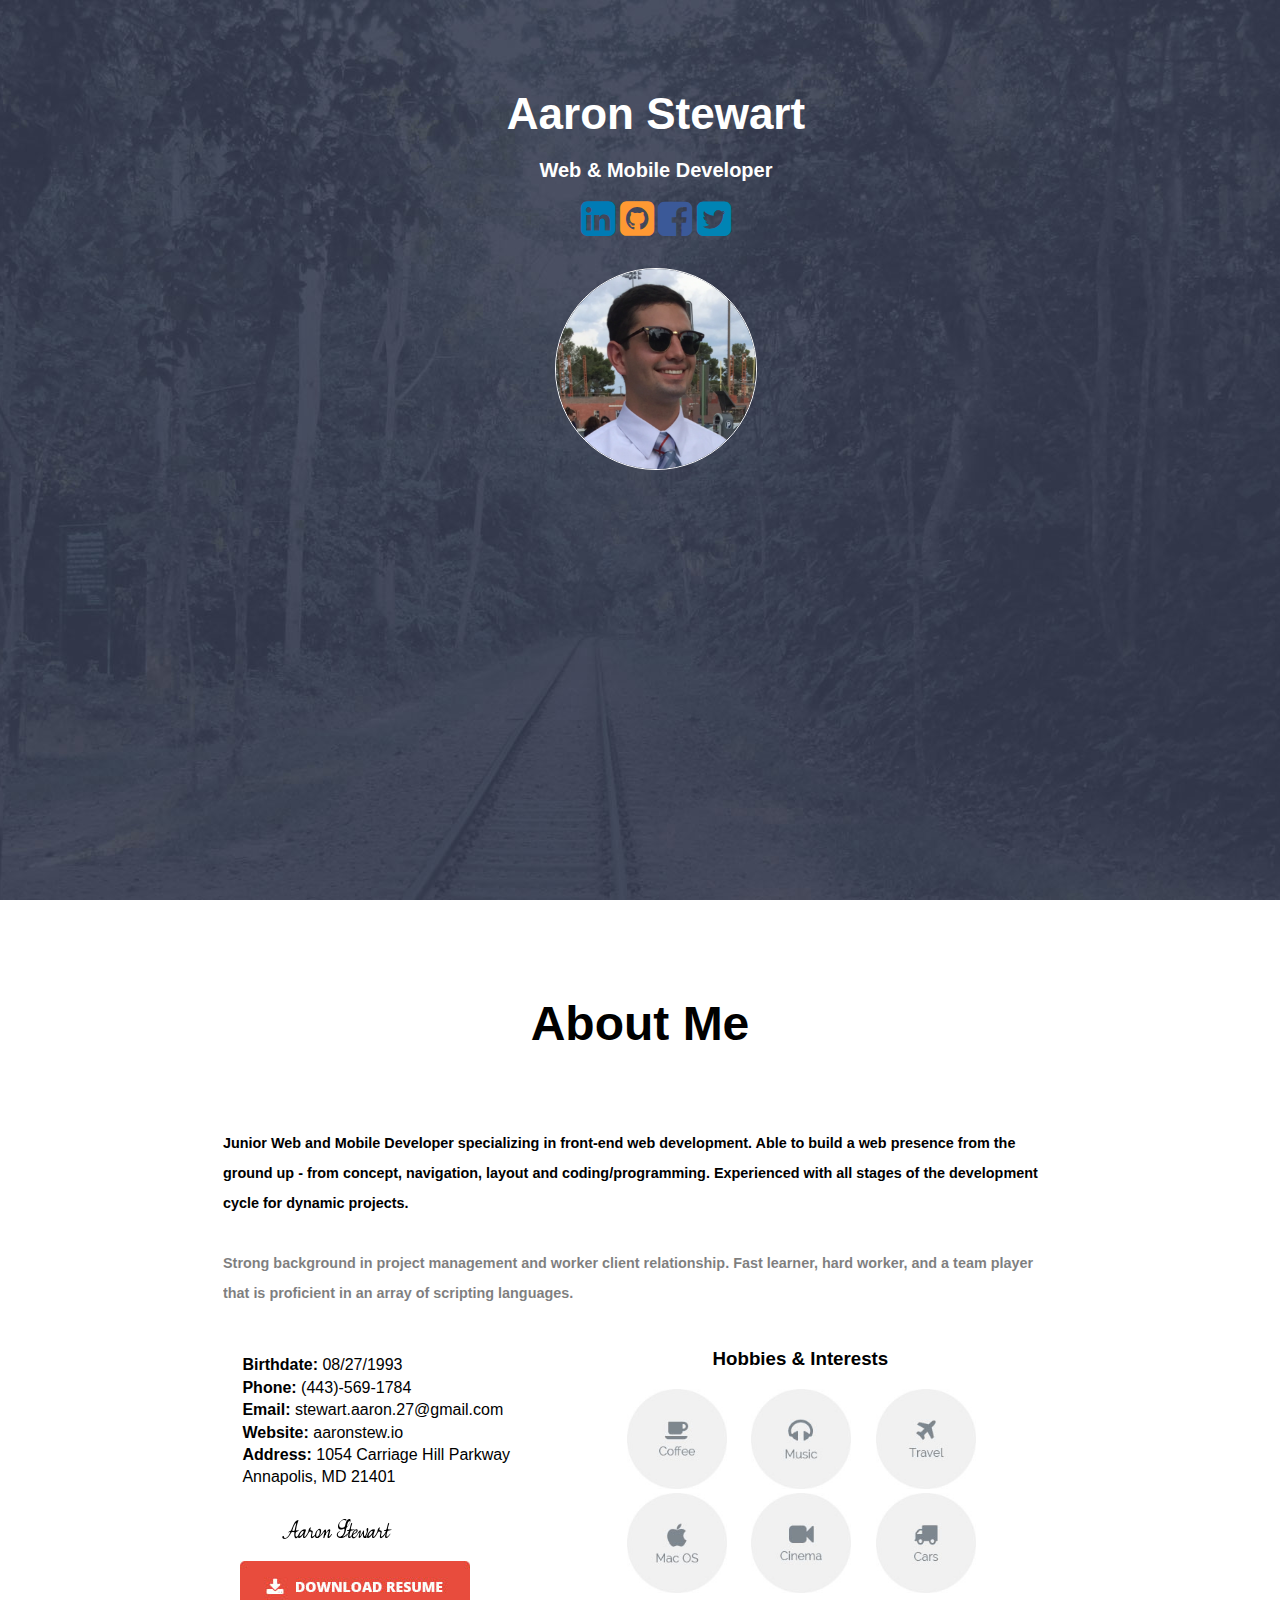
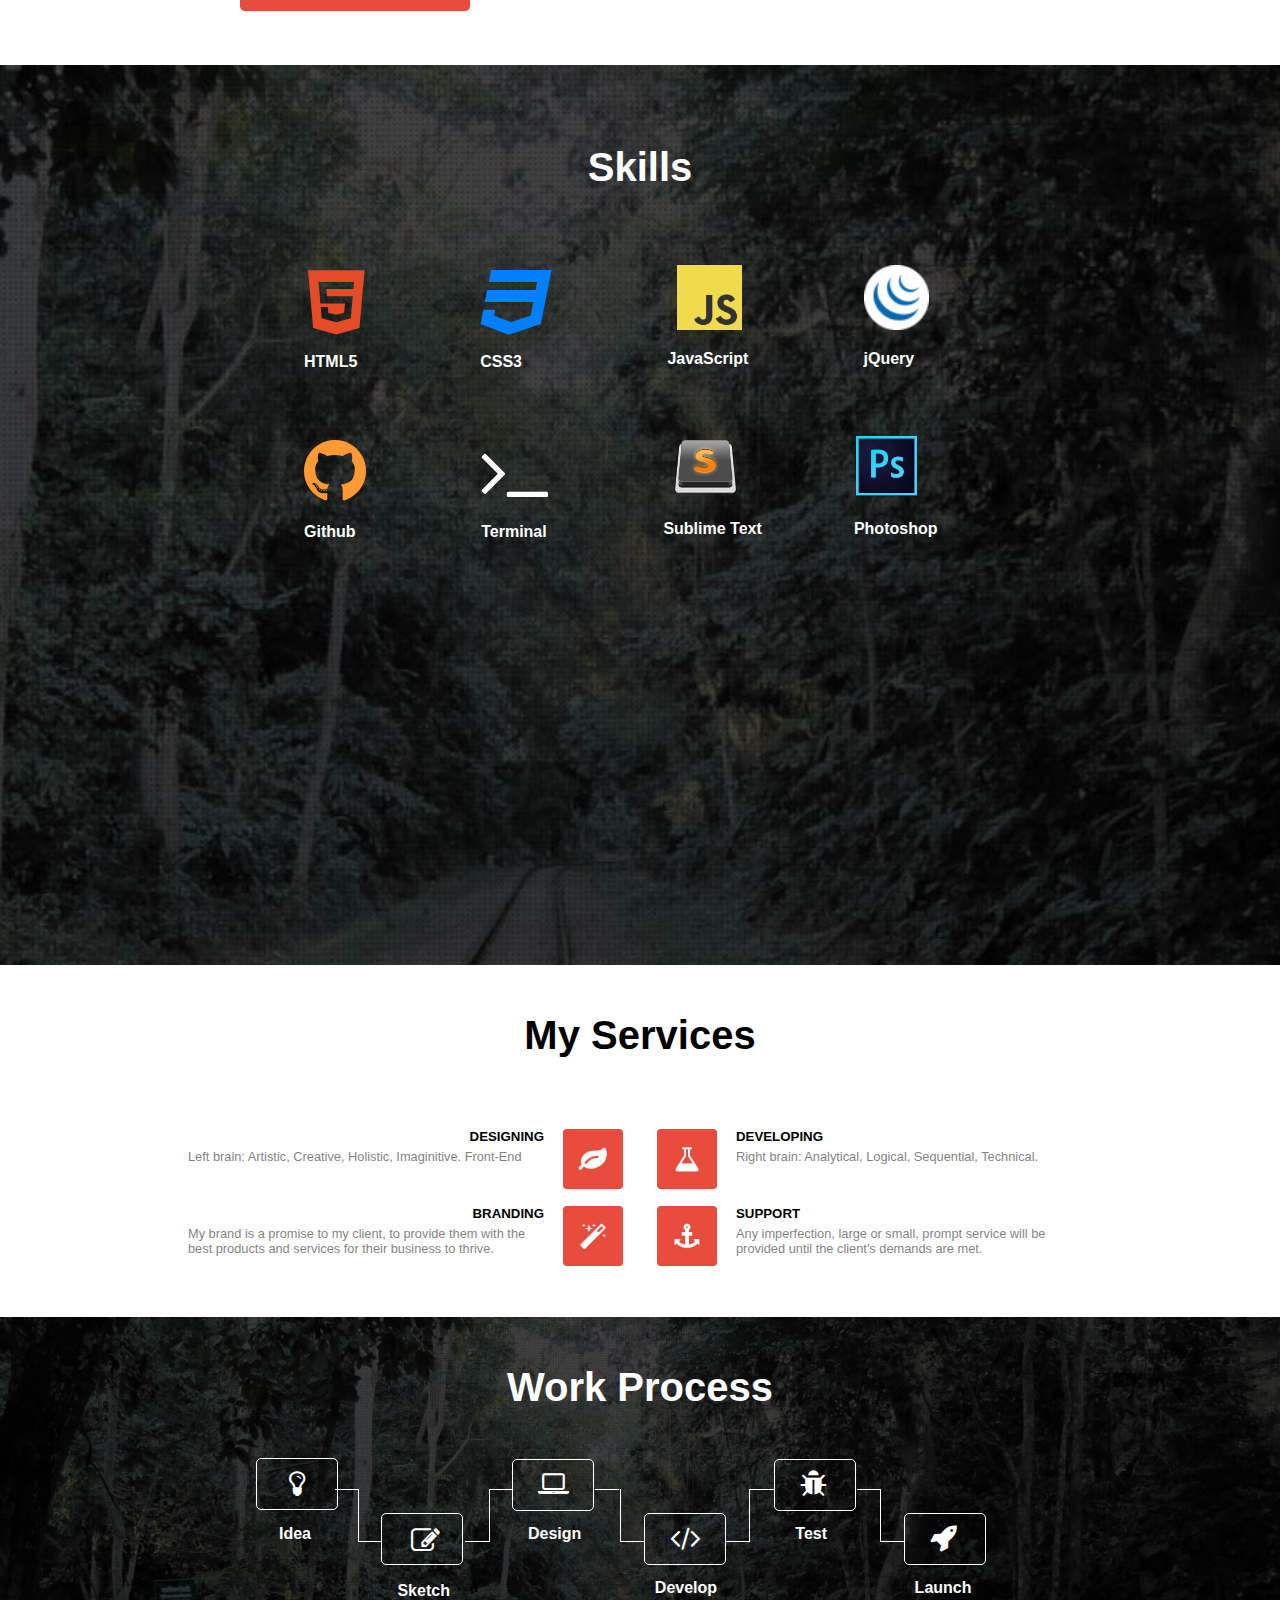
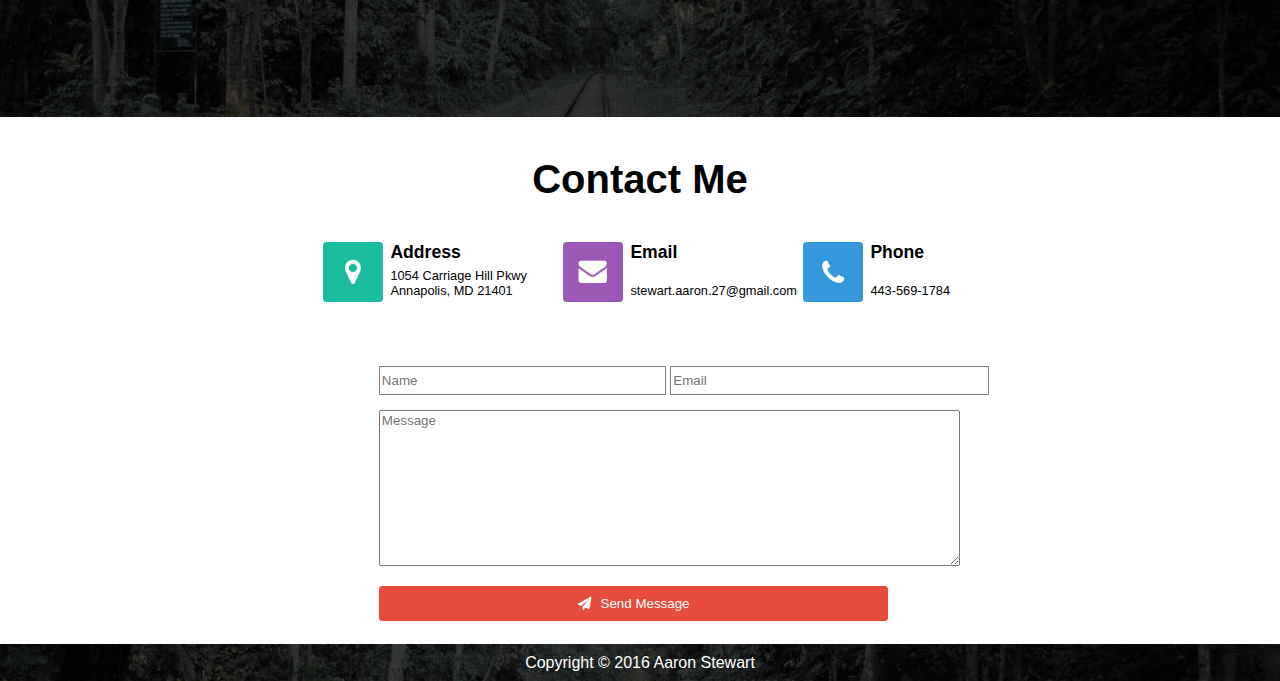
==== index.html @ 2d180624 "Updating" ====
<!DOCTYPE html>
<html lang="en">
<head>
    <meta charset="UTF-8">
    <title>Aaron Stewart | Front-End Web Developer</title>
    <link rel="stylesheet" href="css/normalize.css">
    <link rel="stylesheet" href="css/main.css">
    <link rel="stylesheet" href="https://maxcdn.bootstrapcdn.com/font-awesome/4.4.0/css/font-awesome.min.css">
</head>
<body>
    <!-- Hero Wrapper (This goes 100% the width of the page) -->
    <div class="wrapper hero">
        <!-- Hero Container -->

        <div class="container hero">
            <!-- Hero Headers -->
            <h1>Aaron Stewart</h1>
            <h2>Web &amp; Mobile Developer</h2>

            <!-- Hero Social Media Icons -->
            <div class="hero-icons">

                <!-- LinkedIn Profile -->
                <a href="https://www.linkedin.com/in/aaron-stewart-2b7011124"><i class="fa fa-linkedin-square" aria-hidden="true"></i></a>

                <!-- Github Profile -->
                <a href="https://github.com/aaronstewart27"><i class="fa fa-github-square" aria-hidden="true"></i></a>

                <!-- Facebook Account -->
                <a href="https://www.facebook.com/aaron.stewart.3726"><i class="fa fa-facebook-square" aria-hidden="true"></i></a>

                <!-- Twitter Account -->
                <a href="https://twitter.com/aaron_stewart27"><i class="fa fa-twitter-square" aria-hidden="true"></i></a>
                
            </div>
            <div id="me-hero-container">
                <!-- About Me Placeholder Image -->
                <img src="img/me-hero_v2.png" alt="" id="me-hero">
            </div>
        </div>

    </div>

    <!-- About Wrapper (This goes 100% the width of the page) -->
    <div class="wrapper about">

        <!-- About Container -->
        <div class="container about">

            <!-- Main Heading -->
            <div class="heading-container">
                <h1>About Me</h1>
                <div class="heading-bar"></div>
            </div>

            <!-- Inner Container -->
            <div class="about-inner-container">
                <div class="top-text">
                    <p>Junior Web and Mobile Developer specializing in front-end web development. Able to build a web presence from the ground up - from concept, navigation, layout and coding/programming. Experienced with all stages of the development cycle for dynamic projects.</p>
                    <p>Strong background in project management and worker client relationship. Fast learner, hard worker, and a team player that is proficient in an array of scripting languages.</p>
                </div>
                <div class="bottom-container">
                    <div class="myinfo-container">
                        <ul id="myinfo-data">
                            <li><strong>Birthdate: </strong><span>08/27/1993</span></li>
                            <li><strong>Phone: </strong><span>(443)-569-1784</span></li>
                            <li><strong>Email: </strong><span>stewart.aaron.27@gmail.com</span></li>
                            <li><strong>Website: </strong><span>aaronstew.io</span></li>
                            <li><strong>Address: </strong><span>1054 Carriage Hill Parkway<br>Annapolis, MD 21401</span></li>
                        </ul>

                        <div id="about-me-signature">
                            <img src="img/my-signature.png" alt="Image of my signature"><br><br>
                        </div>

                        <a href="/resume/Resume_2016" id="about-me-resume-button" download>
                            <!-- Insert + Format Resume Button in CSS -->
                        </a>
                        
                    </div>

                    <div class="hobbies-interests-container">

                        <h3>Hobbies &amp; Interests</h3>

                        <ul>
                            <li><img src="img/hobbies-interests-coffee.jpg" alt=""></li>
                            <li><img src="img/hobbies-interests-music.jpg" alt=""></li>
                            <li><img src="img/hobbies-interests-travel.jpg" alt=""></li><br>
                            <li><img src="img/hobbies-interests-MacOS.jpg" alt=""></li>
                            <li><img src="img/hobbies-interests-cinema.jpg" alt=""></li>
                            <li><img src="img/hobbies-interests-cars.jpg" alt=""></li>
                        </ul>
                    </div>
                </div>
            </div>
        </div>
    </div>


    <!-- Milestones Achieved  -->

    <!-- <div class="wrapper milestones">
        <div class="milestones container">
            <div class="heading-milestones">

                <h3>Milestones Achieved</h3>

                <div class="inner-container-milestones">
                    <div id="milestones-images">
                        <ul>
                            <li><img src="img/milestones-achieved-coffee.jpg" alt=""></li>
                            <li><img src="img/milestones-achieved-projects.jpg" alt=""></li>
                            <li><img src="img/milestones-achieved-clients.jpg" alt=""></li>
                            <li><img src="img/milestones-achieved-awards.jpg" alt=""></li>
                        </ul>
                    </div>
                    <div id="milestones-images-info">
                        <p>2412<br>Cups of Coffee</p>
                        <p>550<br>Successful Projects</p>
                        <p>212<br>Happy Clients</p>
                        <p>99<br>Awards Won</p>
                    </div>
                </div>
            </div>
        </div>
    </div> -->


    <!-- Skills  -->
    <div class="wrapper skills" id="skills">
        <div class="skills container">
            <div class="heading-skills">

                <h1>Skills</h1>

                <div class="inner-container-skills">
                    <div id="skills-row1">
                        <div id="html-icon">
                            <i class="fa fa-html5" aria-hidden="true"></i>
                            <p>HTML5</p>
                        </div>
                        <div id="css-icon">
                            <i class="fa fa-css3" aria-hidden="true"></i>
                            <p>CSS3</p>
                        </div>
                        <div id="javascript-icon">
                            <img src="img/javascript-logo.png" alt="">
                            <p>JavaScript</p>
                        </div>
                        <div id="jquery-icon">
                            <img src="img/jquery-logo.png" alt="">
                            <p>jQuery</p>
                        </div>
                    </div>
                    <div id="skills-row2">
                        <div id="github-icon">
                            <i class="fa fa-github" aria-hidden="true"></i>
                            <p>Github</p>
                        </div>
                        <div id="terminal-icon">
                            <i class="fa fa-terminal" aria-hidden="true"></i>
                            <p>Terminal</p>
                        </div>
                        <div id="sublime-text-icon">
                            <img src="img/sublime-text-logo.png" alt="">
                            <p>Sublime Text</p>
                        </div>
                        <div id="photoshop-icon">
                            <img src="img/photoshop-logo.png" alt="">
                            <p>Photoshop</p>
                        </div>
                    </div>
                </div>
            </div>
        </div>
    </div>


    <!-- My Services -->

    <div class="wrapper services">
        <div class="services container">
            <div class="heading-services">
                
                <h3>My Services</h3>
                
                <div class="inner-container-services">
                    <div class="inner-services-left">
                        <div class="services-first-row">
                            <img src="img/my-services-designing.jpg" alt="">
                            <h5>DESIGNING</h5>
                            <p>Left brain: Artistic, Creative, Holistic, Imaginitive. Front-End</p>
                        </div>
                        <div class="services-second-row">
                            <img src="img/my-services-branding.jpg" alt="">
                            <h5>BRANDING</h5>
                            <p>My brand is a promise to my client, to provide them with the best products and services for their business to thrive.</p>
                        </div>
                        <!-- <div class="services-third-row">
                            <img src="img/my-services-analytics.jpg" alt="">
                            <h5>ANALYTICS</h5>
                            <p>Lorem ipsum dolor sit amet, consectetur adipisicing elit. Neque atque incidunt nemo omnis, accusamus, perspiciatis commodi molestiae ullam saepe impedit!</p>
                        </div> -->
                    </div>

                    <div class="inner-services-right">
                        <div class="services-first-row">
                            <img src="img/my-services-developing.jpg" alt="">
                            <h5>DEVELOPING</h5>
                            <p>Right brain: Analytical, Logical, Sequential, Technical.</p>
                        </div>
                        <div class="services-second-row">
                            <img src="img/my-services-support.jpg" alt="">
                            <h5>SUPPORT</h5>
                            <p>Any imperfection, large or small, prompt service will be provided until the client's demands are met.</p>
                        </div>
                        <!-- <div class="services-third-row">
                            <img src="img/my-services-marketing.jpg" alt="">
                            <h5>MARKETING</h5>
                            <p>Lorem ipsum dolor sit amet, consectetur adipisicing elit. Neque atque incidunt nemo omnis, accusamus, perspiciatis commodi molestiae ullam saepe impedit!</p>
                        </div> -->
                    </div>
                </div>

            </div>
        </div>
    </div>


    <div class="wrapper process">
        <div class="process container">
            <div class="heading-process">

                <h3>Work Process</h3>

                <div class="inner-container-process">
                    <!-- Idea -->
                    <div id="process-idea">
                        <i class="fa fa-lightbulb-o" aria-hidden="true"></i>
                        <h5>Idea</h5>
                    </div>
                    <div class="horizontal-line" id="horizontal-idea-top">
                        
                    </div>
                    <div class="vertical-line" id="vertical-idea">
                        
                    </div>
                    <div class="horizontal-line" id="horizontal-idea-bot">
                        
                    </div>
                    <!-- Sketch -->
                    <div id="process-sketch">
                        <i class="fa fa-pencil-square-o" aria-hidden="true"></i>
                        <h5>Sketch</h5>
                    </div>
                    <!-- Design -->
                    <div class="horizontal-line" id="horizontal-design-bot">
                        
                    </div>
                    <div class="vertical-line" id="vertical-design">
                        
                    </div>
                    <div class="horizontal-line" id="horizontal-design-top">
                        
                    </div>
                    <div id="process-design">
                        <i class="fa fa-laptop" aria-hidden="true"></i>
                        <h5>Design</h5>
                    </div>
                    <!-- Develop -->
                    <div class="horizontal-line" id="horizontal-develop-top">
                        
                    </div>
                    <div class="vertical-line" id="vertical-develop">
                        
                    </div>
                    <div class="horizontal-line" id="horizontal-develop-bot">
                        
                    </div>
                    <div id="process-develop">
                        <i class="fa fa-code" aria-hidden="true"></i>
                        <h5>Develop</h5>
                    </div>
                    <!-- Test Process -->
                    <div class="horizontal-line" id="horizontal-test-top">
                        
                    </div>
                    <div class="vertical-line" id="vertical-test">
                        
                    </div>
                    <div class="horizontal-line" id="horizontal-test-bot">
                        
                    </div>
                    <div id="process-test">
                        <i class="fa fa-bug" aria-hidden="true"></i>
                        <h5>Test</h5>
                    </div>
                    <!-- Launch Process -->
                    <div class="horizontal-line" id="horizontal-launch-top">
                        
                    </div>
                    <div class="vertical-line" id="vertical-launch">
                        
                    </div>
                    <div class="horizontal-line" id="horizontal-launch-bot">
                        
                    </div>
                    <div id="process-launch">
                        <i class="fa fa-rocket" aria-hidden="true"></i>
                        <h5>Launch</h5>
                    </div>
                </div>
            </div>
        </div>
    </div>

    <!-- Contact Me -->
    <div class="wrapper contact">
        <div class="contact container">
            <div class="heading-contact">

                <h3>Contact Me</h3>

                <div class="inner-container-contact">
                    <div id="address">
                        <img src="img/contact-me-address-icon.jpg" alt="">
                        <p>Address</p>
                        <p>1054 Carriage Hill Pkwy<br>Annapolis, MD 21401</p>
                    </div>
                    <div id="email">
                        <img src="img/contact-me-email-icon.jpg" alt="">
                        <p>Email</p>
                        <p>stewart.aaron.27@gmail.com</p>
                    </div>
                    <div id="phone">
                        <img src="img/contact-me-phone-icon.jpg" alt="">
                        <p>Phone</p>
                        <p>443-569-1784</p>
                    </div>
                </div>
            </div>
        </div>
    </div>

    <!-- Contact Me Form -->
    <div class="wrapper form">
        <div class="form container">
            <div class="heading-form">
                <div class="inner-container-form">
                    <div class="inner-container-form">
                        <form action="MAILTO:stewart.aaron.27@gmail.com" method="post" id="form-info" enctype="text/plain">
                            <input type="text" name="fullname" placeholder="Name" size="33">
                            <input type="text" name="email" placeholder="Email" size="37"><br>
                            <textarea name="message" id="form-message" cols="70" rows="10" placeholder="Message"></textarea><br>
                            <button type="submit">
                                <i class="fa fa-paper-plane" aria-hidden="true"></i>Send Message
                            </button>
                        </form>
                    </div>
                </div>
            </div>
        </div>
    </div>


    <!-- Footer -->

    <div class="wrapper footer">
        <div class="footer container">
            <div class="heading-footer">
                <div class="inner-container-footer">
                    <div id="copyright">Copyright &copy; 2016 Aaron Stewart</div>
                </div>
            </div>
        </div>
    </div>




    <script src="js/main.js"></script>
</body>
</html>
---- css/main.css ----
.wrapper{
    display: block;
    width: 100%;
    position: relative;
}

.container{
    display: block;
    width: 960px;
    margin: 0px auto;
}
.hero.wrapper{
    height: 100vh;
    background-image: url("../img/hero-bg.jpg");
    background-repeat: no-repeat;
    background-size: cover;
    background-position: center;
}

.hero.container{
    display: block;
    width: 960px;
    margin: 0px auto;
    padding: 60px 16px;
    position: absolute;
    text-align: center;
    top: 0px;
    left: 50%;
    margin-left: -480px;
}

.hero h1{
    font-weight: 800;
    color: white;
    font-family: 'Raleway', sans-serif;
    font-size: 2.75em;
    margin-bottom: 20px;
}

.hero h2{
    font-weight: 600;
    color: white;
    font-family: 'Raleway', sans-serif;
    font-size: 1.25em;
}

.circle{
    border-radius: 50%;
    border: 2px solid #7E878F;
    width: 25px;
    height: 25px;
    text-align: center;
}

.circle:nth-child(n){
    display: inline-block;
}

.circle i{
    margin-top: 5px;
}

.fa-twitter-square{
    color: #0084b4;
}

.fa.fa-twitter-square{
    font-size: 2.5em;
}

.fa-facebook-square{
    color: #3B5998;
}

.fa.fa-facebook-square{
    font-size: 2.5em;
}

.fa-instagram{
    color: #e95950;
}

.fa.fa-instagram{
    font-size: 2.5em;
}

.fa-linkedin-square{
    color: #007bb5;
}

.fa.fa-linkedin-square{
    font-size: 2.5em;
}

.fa-github-square{
    color: #ff9933;
}

.fa.fa-github-square{
    font-size: 2.5em;
}


/* About Me Formatting */

#me-hero-container{
    display: block;
    height: 200px;
    width: 200px;
    border-radius: 50%;
    border: 1px solid #fff;
    margin: 3% auto 0 auto;
    overflow: hidden;
}

#me-hero{
    display: block;
    width: 100%;
    height: auto;
}

.heading-container h1{
    font-weight: 800;
    font-family: 'Raleway', sans-serif;
    font-size: 3em;
    margin-top: 10%;
    margin-bottom: 5%;
    text-align: center;
}

.top-text{
    width: 85%;
    margin-left: 5%;
}

.about-inner-container{
    display: block;
    width: 960px;
    margin: 0px auto;
    padding: 15px 15px;
    position: absolute;
}

.top-text p:nth-child(1){
    font-weight: 600;
    font-family: 'Raleway', sans-serif;
    font-size: 0.9em;
    line-height: 30px;
    margin-bottom: 30px;
}

.top-text p:nth-child(2){
    font-weight: 600;
    font-family: 'Raleway', sans-serif;
    font-size: 0.9em;
    opacity: 0.5;
    line-height: 30px;
    margin-bottom: 30px;
}

/* Insert font-family for about me info (left side) */

.myinfo-container{
    width: 45%;
    float: left;
}

#myinfo-data li:nth-of-type(n){
    margin-left: 7%;
    line-height: 140%;
}

#about-me-signature{
    margin-top: 30px;
    margin-left: 50px;
}

#about-me-signature img{
    margin-left: 15%;
}

#about-me-resume-button{
    background-image: url("../img/download-resume-button.jpg");
    width: 230px;
    height: 50px;
    display: block;
    background-repeat: no-repeat;
    margin-left: 15%;
}

/* About Me Hobbies & Interest */

.hobbies-interests-container h3{
    padding-top: 10px;
    position: relative;
    top: 0;
    left: 11%;

}

.hobbies-interests-container ul > li{
    list-style-type: none;
    display: inline-block;
}

.hobbies-interests-container img{
    width: 100px;
    height: 100px;
    margin-left: 20px;

}

.myinfo-container li:nth-of-type(n){
    list-style-type: none;
}


/* Skills */

.skills.wrapper{
    height: 100vh;
    background-image: url("../img/milestones-achieved-bg.jpg");
    background-repeat: no-repeat;
    background-size: cover;
    background-position: center;
    margin-top: 48%;
}

.heading-skills h1{
    color: #fff;
    font-size: 2.5em;
    text-align: center;
    padding-top: 80px;
}

#skills-row1{
    display: inline-flex;
    width: 80%;
    margin-left: 15%;
    margin-top: 5%;
}

.fa-html5{
    color: #E34C26;
}

.fa.fa-html5{
    font-size: 4.5em;
    padding-left: 4px;
}

.fa-css3{
    color: #0080ff;
}

.fa.fa-css3{
    font-size: 4.5em;
}

#javascript-icon img{
    width: 65px;
    height: 65px;
    padding-left: 10px;
}

#jquery-icon img{
    width: 65px;
    height: 65px;
}

#html-icon{
    padding-right: 15%;
}

#css-icon{
    padding-right: 15%;
}

#javascript-icon{
    padding-right: 15%;
}

#html-icon p{
    color: #fff;
    font-weight: bold;
}

#css-icon p{
    color: #fff;
    font-weight: bold;
}

#javascript-icon p{
    color: #fff;
    font-weight: bold;
}

#jquery-icon p{
    color: #fff;
    font-weight: bold;
}

#skills-row2{
    margin-top: 5%;
    display: inline-flex;
    width: 80%;
    margin-left: 15%;
}

.fa-github{
    color: #ff9933;
}

.fa.fa-github{
    font-size: 4.5em;
}

.fa-terminal{
    color: #fff;
}

.fa.fa-terminal{
    font-size: 4.5em;
}

#sublime-text-icon img{
    width: 65px;
    height: 65px;
}

#photoshop-icon img{
    width: 65px;
    height: 65px;
}

#github-icon{
    padding-right: 15%;
}

#terminal-icon{
    padding-right: 15%;
}

#sublime-text-icon{
    padding-right: 12%;
}

#sublime-text-icon img{
    padding-left: 10px;
}

#photoshop-icon img{
    /*padding-left: 10px;*/
}

#github-icon p{
    color: #fff;
    font-weight: bold;
}

#terminal-icon p{
    color: #fff;
    font-weight: bold;
}

#sublime-text-icon p{
    color: #fff;
    font-weight: bold;
}

#photoshop-icon p{
    color: #fff;
    font-weight: bold;
}

/* Milestones Achieved */

.milestones.wrapper{
    height: 100vh;
    background-image: url("../img/milestones-achieved-bg.jpg");
    background-repeat: no-repeat;
    background-size: cover;
    background-position: center;
    margin-top: 48%;
}

.heading-milestones h3{
    color: #fff;
    font-size: 2.5em;
    text-align: center;
    padding-top: 100px;
}

.inner-container-milestones ul > li{
    list-style-type: none;
    color: #fff;
}

.inner-container-milestones img{
    width: 100px;
    height: 100px;
    border: 1px solid #fff;
    border-radius: 50px;
}

.inner-container-milestones ul{
    display: inline-flex;
    margin-left: 17%;
}

.inner-container-milestones img:nth-of-type(n){
    margin-right: 40px;
}

#milestones-images-info{
    margin-left: 21%;
}

#milestones-images-info p{
    color: #fff;
    text-align: center;
    display: inline-block;
}

#milestones-images-info p:nth-of-type(2){
    padding-left: 2%;
}

#milestones-images-info p:nth-of-type(3){
    padding-left: 2%;
}

#milestones-images-info p:nth-of-type(4){
    padding-left: 6%;
}


/* My Services */

.inner-services-left{
    width: 40%;
    display: inline-block;
}

.inner-services-left img{
    width: 60px;
    height: 60px;
    position: absolute;
    left: 44%;
}

.heading-services h3{
    font-size: 2.5em;
    text-align: center;
    margin-top: 5%;
    margin-bottom: 5%;

}

.inner-services-left h5{
    text-align: right;
    margin-bottom: 5px;
}

.inner-services-left p{
    margin-top: 0;
    font-size: 0.8em;
    padding-left: 28px;
    opacity: 0.5;
}

.inner-services-right{
    width: 40%;
    float: right;
}

.inner-services-right img{
    width: 60px;
    height: 60px;
    position: absolute;
    right: 44%;
}

.inner-services-right h5{
    text-align: left;
    margin-bottom: 5px;
}

.inner-services-right p{
    margin-top: 0;
    font-size: 0.8em;
    padding-right: 28px;
    opacity: 0.5;
}

.services-first-row{
    padding-bottom: 2%;
}

.services-second-row{
    padding-bottom: 2%;
}


/* Work Process */

.process.wrapper{
    height: 400px;
    background-image: url("../img/milestones-achieved-bg.jpg");
    background-repeat: no-repeat;
    background-size: cover;
    background-position: center;
}

.heading-process h3{
    font-size: 2.5em;
    text-align: center;
    margin-bottom: 5%;
    color: #fff;
    padding-top: 5%;
}

.inner-container-process{
    width: 100%;
}

/* Idea Process */

#process-idea{
    width: 8%;
    border: 1px solid #fff;
    border-radius: 5px;
    height: 50px;
    width: 80px;
    margin-left: 10%;
}

.fa-lightbulb-o{
    color: #fff;
    
}

.fa.fa-lightbulb-o{
    font-size: 1.8em;
    padding-top: 11px;
    padding-left: 32px;
}

#process-idea h5{
    color: #fff;
    padding-left: 22px;
    font-size: 1em;
}

#vertical-idea{
    border-left: 1px solid #fff;
    height: 52px;
    position: absolute;
    top: 43%;
    left: 28%;
}

#horizontal-idea-top{
    border-top: 1px solid #fff;
    width: 24px;
    position: absolute;
    top: 43%;
    left: 26.2%;
}

#horizontal-idea-bot{
    border-bottom: 1px solid #fff;
    width: 24px;
    position: absolute;
    top: 56%;
    left: 28%;
}

/* Sketch Process */

.fa-pencil-square-o{
    color: #fff;
}

.fa.fa-pencil-square-o{
    font-size: 1.8em;
    padding-top: 13px;
    padding-left: 29px;
}

#process-sketch{
    width: 8%;
    border: 1px solid #fff;
    border-radius: 5px;
    height: 50px;
    width: 80px;
    position: absolute;
    top: 49%;
    left: 29.8%;
}

#process-sketch h5{
    color: #fff;
    font-size: 1em;
    padding-left: 15px;
}

/* Design Process */

#horizontal-design-bot{
    border-bottom: 1px solid #fff;
    width: 24px;
    position: absolute;
    top: 56%;
    left: 36.3%;
}

#vertical-design{
    border-left: 1px solid #fff;
    height: 52px;
    position: absolute;
    top: 43.3%;
    left: 38.2%;
}

#horizontal-design-top{
    border-bottom: 1px solid #fff;
    width: 24px;
    position: absolute;
    top: 43%;
    left: 38.2%;
}

.fa-laptop{
    color: #fff;
}

.fa.fa-laptop{
    font-size: 1.8em;
    padding-top: 10px;
    padding-left: 25px;
}

#process-design{
    border: 1px solid #fff;
    border-radius: 5px;
    height: 50px;
    width: 80px;
    position: absolute;
    top: 35.5%;
    left: 40%;
}

#process-design h5{
    color: #fff;
    font-size: 1em;
    padding-left: 15px;
}

/* Develop */
.fa-code{
    color: #fff;
}

.fa.fa-code{
    font-size: 1.8em;
    padding-top: 10px;
    padding-left: 25px;
}

#process-develop{
    border: 1px solid #fff;
    border-radius: 5px;
    height: 50px;
    width: 80px;
    position: absolute;
    top: 49%;
    left: 50.3%;
}

#horizontal-develop-top{
    border-bottom: 1px solid #fff;
    width: 24px;
    position: absolute;
    top: 43%;
    left: 46.5%;
}

#vertical-develop{
    border-left: 1px solid #fff;
    height: 52px;
    position: absolute;
    top: 43%;
    left: 48.4%;
}

#horizontal-develop-bot{
    border-bottom: 1px solid #fff;
    width: 24px;
    position: absolute;
    top: 56%;
    left: 48.4%;
}

#process-develop h5{
    color: #fff;
    font-size: 1em;
    padding-left: 10px;
}

/* Test */

#horizontal-test-bot{
    border-bottom: 1px solid #fff;
    width: 24px;
    position: absolute;
    top: 56%;
    right: 41.4%;
}

#vertical-test{
    border-left: 1px solid #fff;
    height: 52px;
    position: absolute;
    top: 43%;
    right: 41.4%;
}

#horizontal-test-top{
    border-bottom: 1px solid #fff;
    width: 24px;
    position: absolute;
    top: 43%;
    right: 39.5%;
}

.fa-bug{
    color: #fff;
}

.fa.fa-bug{
    font-size: 1.8em;
    padding-top: 10px;
    padding-left: 25px;
}

#process-test{
    border: 1px solid #fff;
    border-radius: 5px;
    height: 50px;
    width: 80px;
    position: absolute;
    top: 35.5%;
    right: 33.1%;
}

#process-test h5{
    color: #fff;
    font-size: 1em;
    padding-left: 20px;
}

/* Launch */

#horizontal-launch-top{
    border-bottom: 1px solid #fff;
    width: 24px;
    position: absolute;
    top: 43%;
    right: 31.2%;
}

#vertical-launch{
    border-left: 1px solid #fff;
    height: 52px;
    position: absolute;
    top: 43%;
    right: 31.2%
}

#horizontal-launch-bot{
    border-bottom: 1px solid #fff;
    width: 24px;
    position: absolute;
    top: 56%;
    right: 29.4%;
}

.fa-rocket{
    color: #fff;
}

.fa.fa-rocket{
    font-size: 1.8em;
    padding-top: 10px;
    padding-left: 25px;
}

#process-launch{
    border: 1px solid #fff;
    border-radius: 5px;
    height: 50px;
    width: 80px;
    position: absolute;
    top: 49%;
    right: 23%;
}

#process-launch h5{
    color: #fff;
    font-size: 1em;
    padding-left: 10px;
}


/* Contact Me */

.contact.wrapper{
    margin-bottom: 5%;
}

.heading-contact h3{
    font-size: 2.5em;
    text-align: center;
}

.inner-container-contact{
    width: 100%;
    display: inline-flex;
    padding-left: 17%;
}

#address{
    width: 25%;
}

#address img{
    height: 60px;
    float: left;
}

#address p:nth-of-type(1){
    margin-top: 0;
    margin-bottom: 0;
    margin-left: 28%;
    font-weight: bold;
    font-size: 1.1em;
}

#address p:nth-of-type(2){
    margin-top: 0;
    margin-bottom: 0;
    font-weight: 300;
    font-size: 0.8em;
    margin-left: 28%;
    padding-top: 5px;
}

#email{
    width: 25%;
}

#email img{
    height: 60px;
    float: left;
}

#email p:nth-of-type(1){
    margin-top: 0;
    margin-bottom: 0;
    margin-left: 28%;
    font-weight: bold;
    font-size: 1.1em;
}

#email p:nth-of-type(2){
    margin-top: 0;
    margin-bottom: 0;
    font-weight: 300;
    font-size: 0.8em;
    margin-left: 28%;
    padding-top: 20px;
}

#phone{
    width: 25%;
}

#phone img{
    height: 60px;
    float: left;
}

#phone p:nth-of-type(1){
    margin-top: 0;
    margin-bottom: 0;
    margin-left: 28%;
    font-weight: bold;
    font-size: 1.1em;
}

#phone p:nth-of-type(2){
    margin-top: 0;
    margin-bottom: 0;
    font-weight: 300;
    font-size: 0.8em;
    margin-left: 28%;
    padding-top: 20px;
}


/* Contact Form */

.inner-container-form{
    width: 90%;
    margin-left: 12%;
}

#form-info input:nth-of-type(1){
    height: 25px;
    font-size: smaller;
    border: 1px solid rgba(0,0,0,0.5);
}

#form-info input:focus::before{
    outline: none;
}

#form-info input:focus::after{
    border: 1px solid #e74c3c;
}


#form-info input:nth-of-type(2){
    height: 25px;
    font-size: smaller;
    border: 1px solid rgba(0,0,0,0.5);
}

#form-message{
    margin-top: 2%;
    margin-bottom: 2%;
    font-size: smaller;
}

#form-info button{
    width: 65.5%;
    border: 1px solid #e74c3c;
    border-radius: 3px;
    margin-bottom: 3%;
    color: #fff;
    background-color: #e74c3c;
    height: 35px;
    font-size: smaller;
}

#form-info i{
    padding-right: 10px;
}



/* Copyright */

#copyright{
    text-align: center;
    padding-top: 1%;
    padding-bottom: 1%;
    color: #fff;
}

.footer.wrapper{
    background-image: url("../img/milestones-achieved-bg.jpg");
    background-repeat: no-repeat;
    background-size: cover;
    background-position: center;
}


/* RESPONSIVE DESIGN */
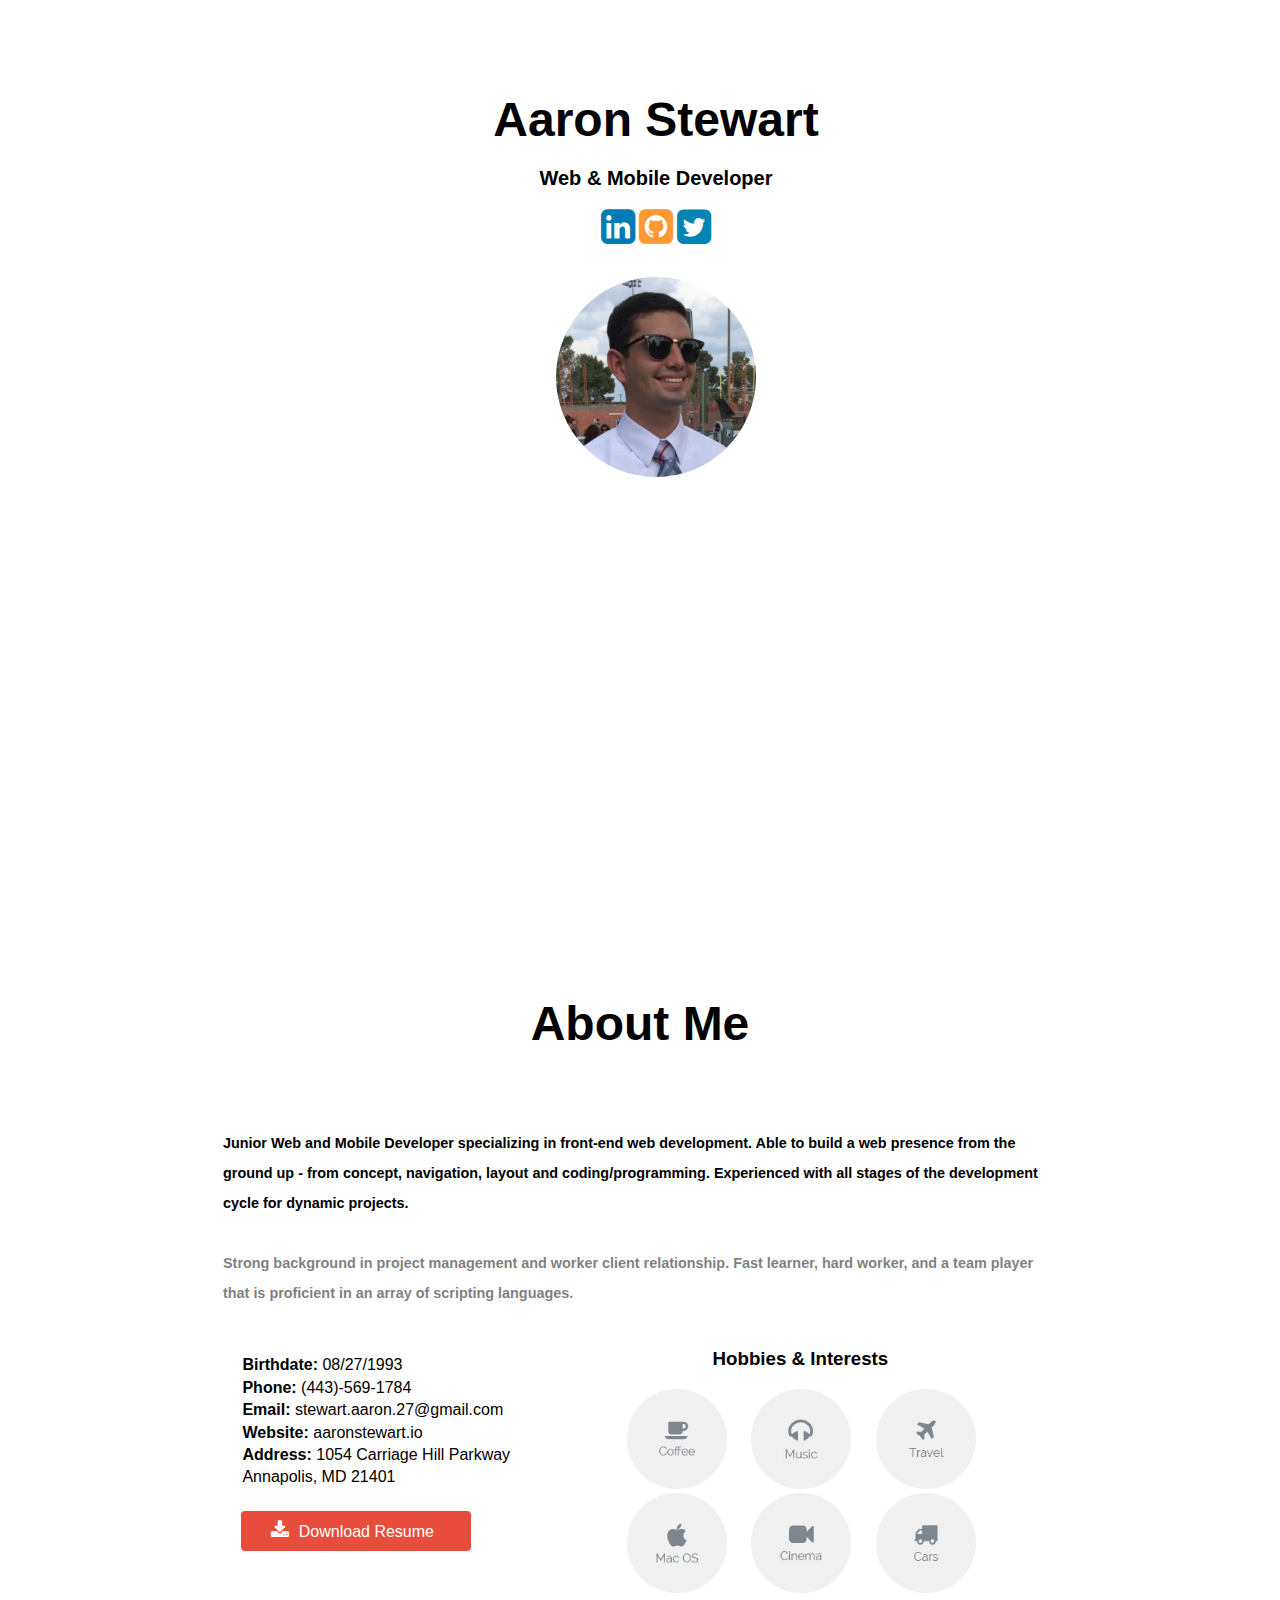
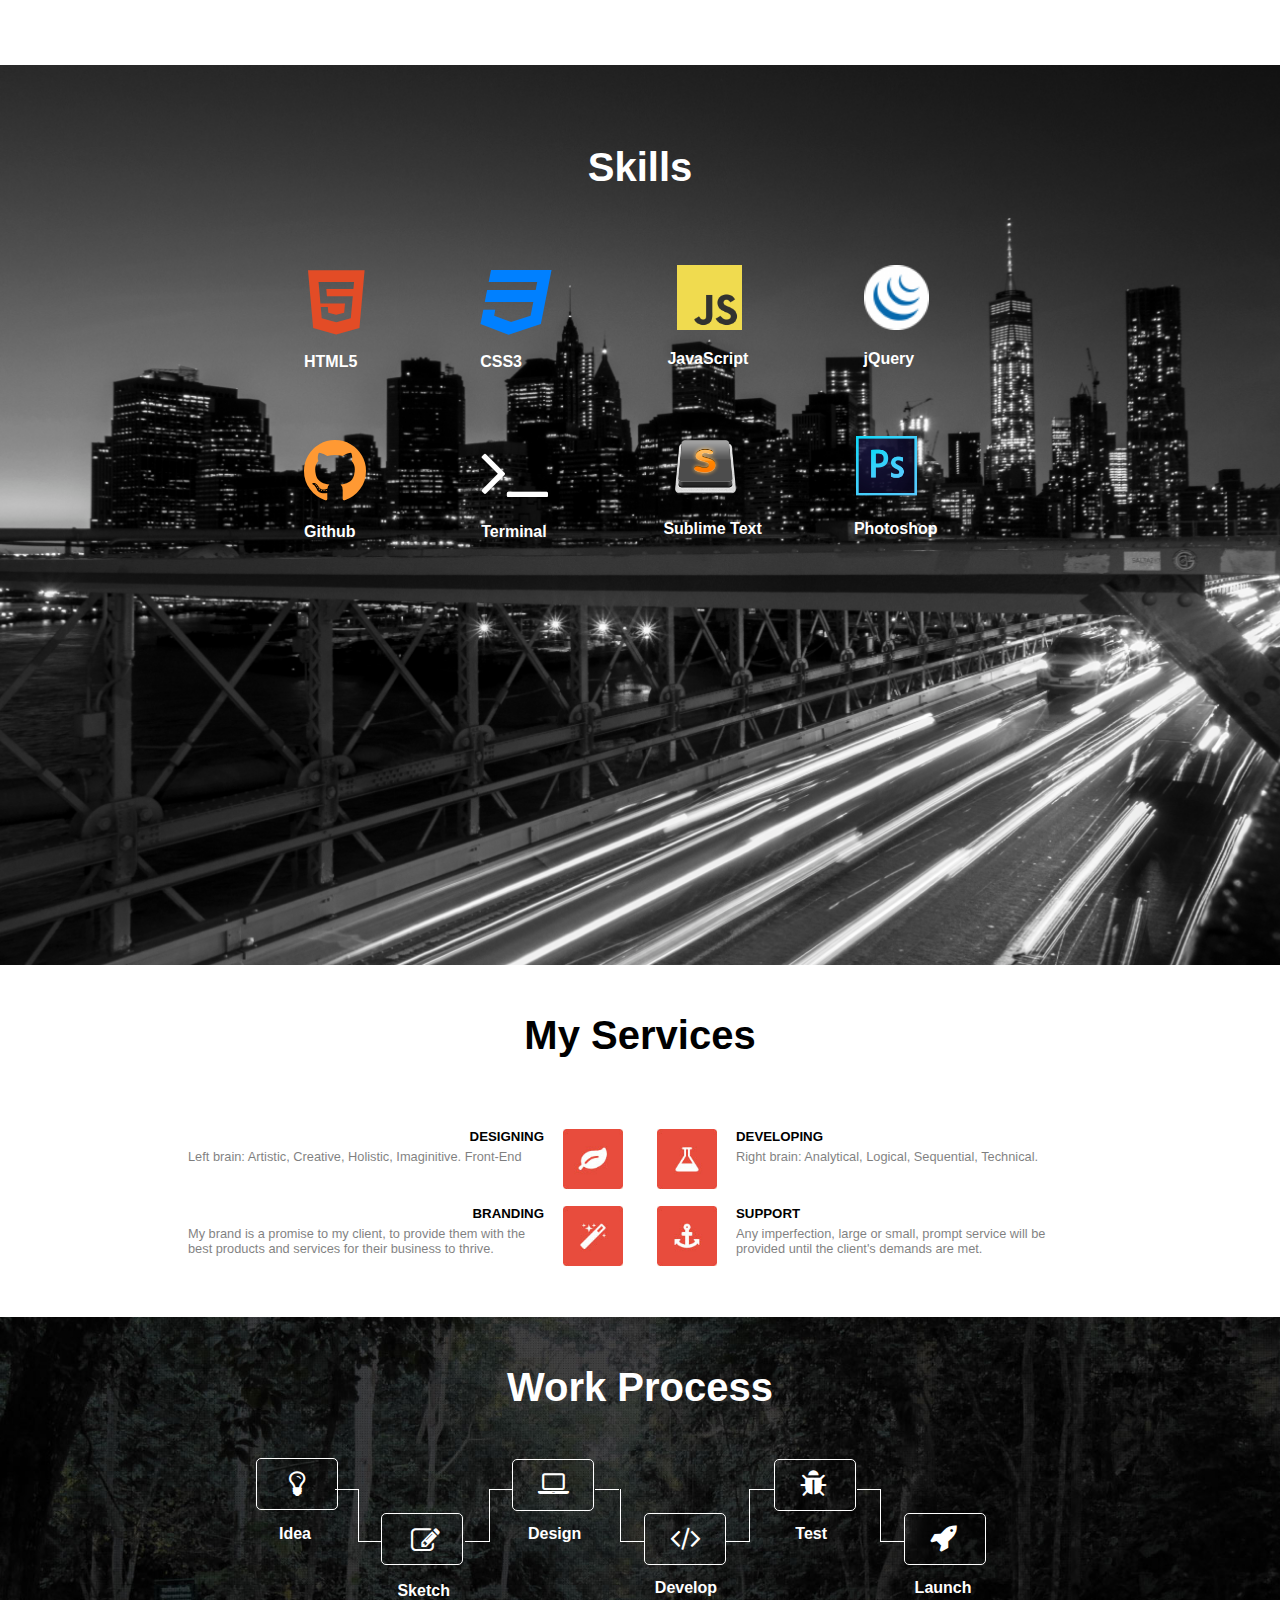
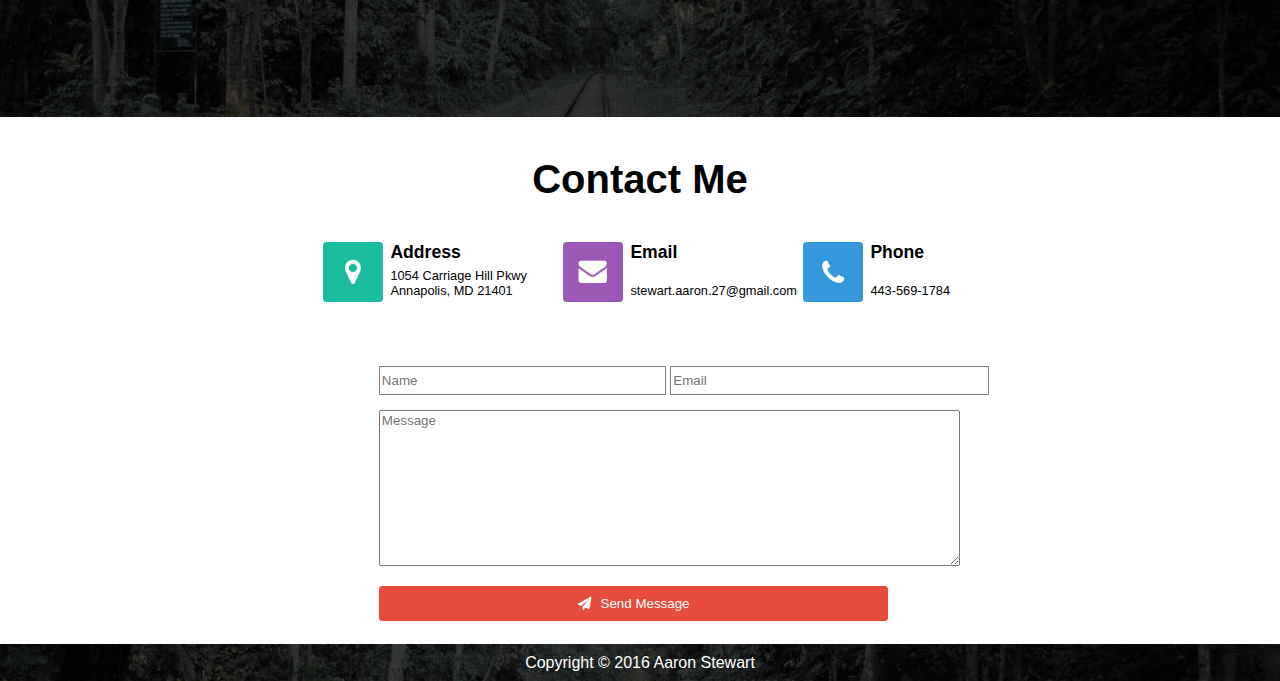
==== commit 26473d27: "Closes #1, #3, #4, #8, #9" ====
--- a/index.html
+++ b/index.html
@@ -13,6 +13,10 @@
         <!-- Hero Container -->
 
         <div class="container hero">
+
+            <!-- Insert Background Hero Photo -->
+            <!-- Photographer: Anthony Delanoix via www.unsplash.com -->
+
             <!-- Hero Headers -->
             <h1>Aaron Stewart</h1>
             <h2>Web &amp; Mobile Developer</h2>
@@ -27,7 +31,7 @@
                 <a href="https://github.com/aaronstewart27"><i class="fa fa-github-square" aria-hidden="true"></i></a>
 
                 <!-- Facebook Account -->
-                <a href="https://www.facebook.com/aaron.stewart.3726"><i class="fa fa-facebook-square" aria-hidden="true"></i></a>
+                <!-- <a href="https://www.facebook.com/aaron.stewart.3726"><i class="fa fa-facebook-square" aria-hidden="true"></i></a> -->
 
                 <!-- Twitter Account -->
                 <a href="https://twitter.com/aaron_stewart27"><i class="fa fa-twitter-square" aria-hidden="true"></i></a>
@@ -65,17 +69,20 @@
                             <li><strong>Birthdate: </strong><span>08/27/1993</span></li>
                             <li><strong>Phone: </strong><span>(443)-569-1784</span></li>
                             <li><strong>Email: </strong><span>stewart.aaron.27@gmail.com</span></li>
-                            <li><strong>Website: </strong><span>aaronstew.io</span></li>
+                            <li><strong>Website: </strong><span>aaronstewart.io</span></li>
                             <li><strong>Address: </strong><span>1054 Carriage Hill Parkway<br>Annapolis, MD 21401</span></li>
                         </ul>
 
-                        <div id="about-me-signature">
+                        <!-- <div id="about-me-signature">
                             <img src="img/my-signature.png" alt="Image of my signature"><br><br>
-                        </div>
-
-                        <a href="/resume/Resume_2016" id="about-me-resume-button" download>
-                            <!-- Insert + Format Resume Button in CSS -->
+                        </div> -->
+
+                        <a href="/resume/Resume_2016" download>
+                            <div id="about-me-resume-button">
+                                <i class="fa fa-download" aria-hidden="true"></i>Download Resume
+                            </div>  
                         </a>
+                        
                         
                     </div>
 
@@ -129,6 +136,10 @@
 
     <!-- Skills  -->
     <div class="wrapper skills" id="skills">
+
+        <!-- Insert Background Hero Photo -->
+        <!-- Photographer: Peter Court via www.unsplash.com -->
+
         <div class="skills container">
             <div class="heading-skills">
 
--- a/css/main.css
+++ b/css/main.css
@@ -11,7 +11,7 @@
 }
 .hero.wrapper{
     height: 100vh;
-    background-image: url("../img/hero-bg.jpg");
+    background-image: url("../img/bg-hero-new-york.jpeg");
     background-repeat: no-repeat;
     background-size: cover;
     background-position: center;
@@ -31,15 +31,17 @@
 
 .hero h1{
     font-weight: 800;
-    color: white;
+    /*color: white;*/
+    color: #000;
     font-family: 'Raleway', sans-serif;
-    font-size: 2.75em;
+    font-size: 3em;
     margin-bottom: 20px;
 }
 
 .hero h2{
     font-weight: 600;
-    color: white;
+    /*color: white;*/
+    color: #000;
     font-family: 'Raleway', sans-serif;
     font-size: 1.25em;
 }
@@ -170,23 +172,51 @@
     line-height: 140%;
 }
 
-#about-me-signature{
+/*#about-me-signature{
     margin-top: 30px;
     margin-left: 50px;
 }
 
 #about-me-signature img{
     margin-left: 15%;
-}
-
-#about-me-resume-button{
+}*/
+
+/*#about-me-resume-button{
     background-image: url("../img/download-resume-button.jpg");
     width: 230px;
     height: 50px;
     display: block;
     background-repeat: no-repeat;
     margin-left: 15%;
-}
+}*/
+
+#about-me-resume-button{
+    height: 40px;
+    width: 230px;
+    background-color: #e74c3c;
+    border: 1px solid #fff;
+    border-radius: 5px;
+    margin-left: 15%;
+    margin-top: 5%;
+    color: #fff;
+}
+
+.myinfo-container a{
+    text-decoration: none;
+}
+
+.fa-download{
+    color: #fff;
+    padding-top: 10px;
+    padding-left: 30px;
+    padding-right: 10px;
+}
+
+.fa.fa-download{
+    font-size: 1.2em;
+}
+
+
 
 /* About Me Hobbies & Interest */
 
@@ -219,7 +249,7 @@
 
 .skills.wrapper{
     height: 100vh;
-    background-image: url("../img/milestones-achieved-bg.jpg");
+    background-image: url("../img/bg-hero-new-york-grey.jpeg");
     background-repeat: no-repeat;
     background-size: cover;
     background-position: center;
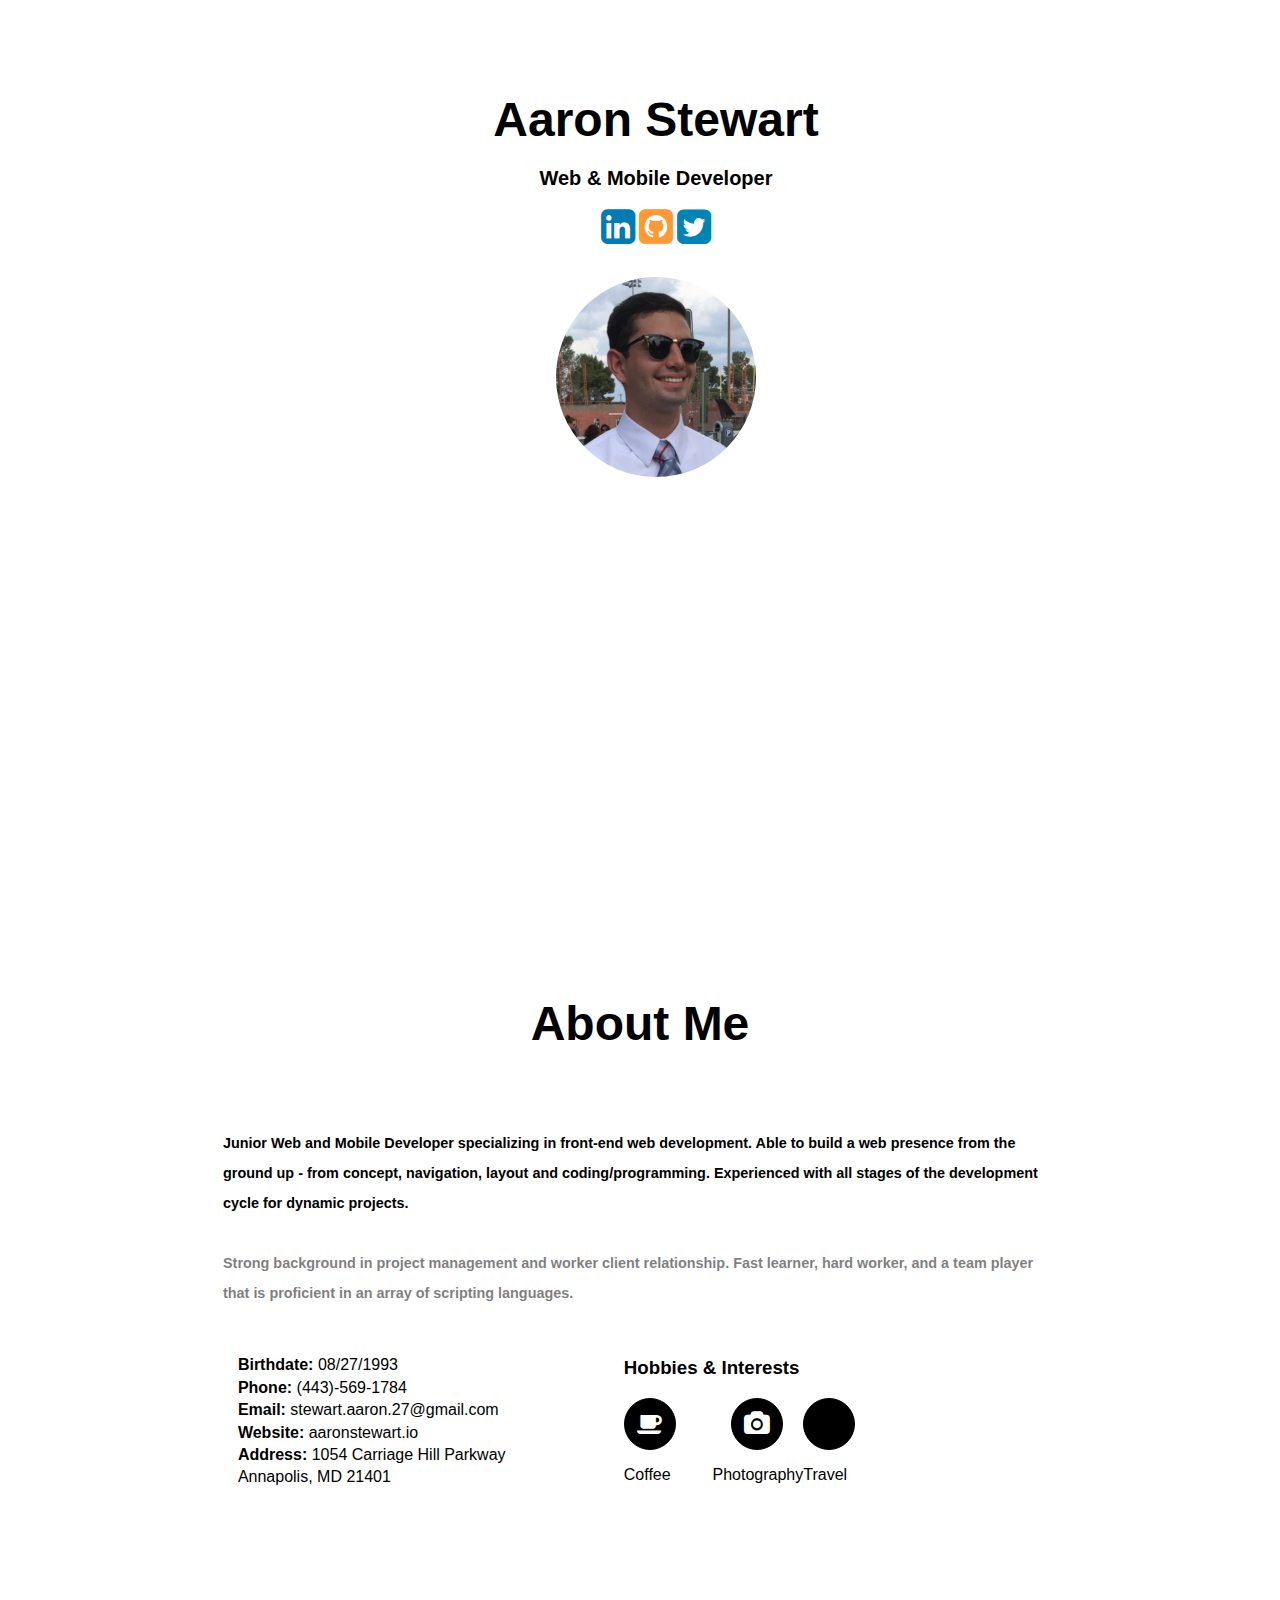
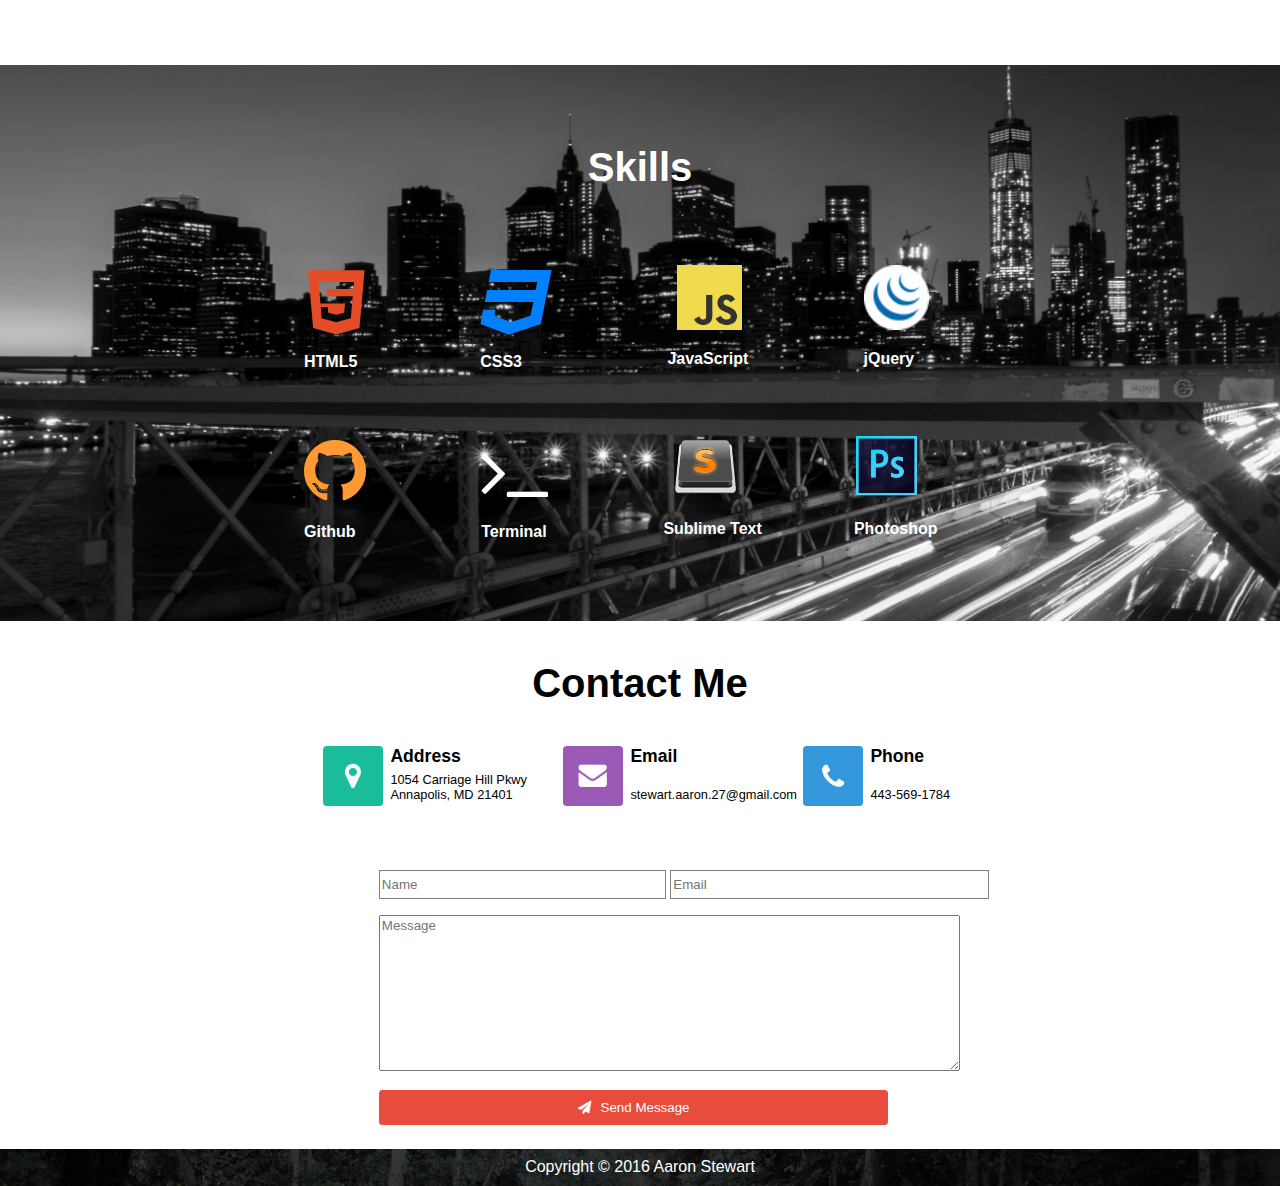
==== commit 48318768: "Close #18 - Used http-server to run website on actual server" ====
--- a/index.html
+++ b/index.html
@@ -54,7 +54,6 @@
             <!-- Main Heading -->
             <div class="heading-container">
                 <h1>About Me</h1>
-                <div class="heading-bar"></div>
             </div>
 
             <!-- Inner Container -->
@@ -64,7 +63,7 @@
                     <p>Strong background in project management and worker client relationship. Fast learner, hard worker, and a team player that is proficient in an array of scripting languages.</p>
                 </div>
                 <div class="bottom-container">
-                    <div class="myinfo-container">
+                    <div class="myinfo-container-left">
                         <ul id="myinfo-data">
                             <li><strong>Birthdate: </strong><span>08/27/1993</span></li>
                             <li><strong>Phone: </strong><span>(443)-569-1784</span></li>
@@ -72,35 +71,39 @@
                             <li><strong>Website: </strong><span>aaronstewart.io</span></li>
                             <li><strong>Address: </strong><span>1054 Carriage Hill Parkway<br>Annapolis, MD 21401</span></li>
                         </ul>
-
-                        <!-- <div id="about-me-signature">
-                            <img src="img/my-signature.png" alt="Image of my signature"><br><br>
-                        </div> -->
-
-                        <a href="/resume/Resume_2016" download>
-                            <div id="about-me-resume-button">
-                                <i class="fa fa-download" aria-hidden="true"></i>Download Resume
-                            </div>  
-                        </a>
-                        
-                        
-                    </div>
-
-                    <div class="hobbies-interests-container">
+                    </div>
+                    <div class="myinfo-container-right">
 
                         <h3>Hobbies &amp; Interests</h3>
 
-                        <ul>
-                            <li><img src="img/hobbies-interests-coffee.jpg" alt=""></li>
-                            <li><img src="img/hobbies-interests-music.jpg" alt=""></li>
-                            <li><img src="img/hobbies-interests-travel.jpg" alt=""></li><br>
-                            <li><img src="img/hobbies-interests-MacOS.jpg" alt=""></li>
-                            <li><img src="img/hobbies-interests-cinema.jpg" alt=""></li>
-                            <li><img src="img/hobbies-interests-cars.jpg" alt=""></li>
-                        </ul>
-                    </div>
-                </div>
-            </div>
+                        <div class="tech-row1">
+                            <div id="coffee">
+                                <div class="hobby-circle">
+                                    <i class="fa fa-coffee" aria-hidden="true"></i>
+                                </div>
+                                <p>Coffee</p>
+                            </div>
+
+                            <div id="photography">
+                                <div class="hobby-circle" id="photo">
+                                    <i class="fa fa-camera" aria-hidden="true"></i>
+                                </div>
+                                <p>Photography</p>
+                            </div>
+
+                            <div id="travel">
+                                <div class="hobby-circle" id="travel">
+                                    <i class="fa fa-globe" aria-hidden="true"></i>
+                                </div>
+                                <p>Travel</p>
+                            </div>
+
+                        </div>
+
+                    </div>
+                </div>
+            </div>
+
         </div>
     </div>
 
@@ -190,7 +193,7 @@
 
     <!-- My Services -->
 
-    <div class="wrapper services">
+    <!-- <div class="wrapper services">
         <div class="services container">
             <div class="heading-services">
                 
@@ -207,13 +210,13 @@
                             <img src="img/my-services-branding.jpg" alt="">
                             <h5>BRANDING</h5>
                             <p>My brand is a promise to my client, to provide them with the best products and services for their business to thrive.</p>
-                        </div>
+                        </div> -->
                         <!-- <div class="services-third-row">
                             <img src="img/my-services-analytics.jpg" alt="">
                             <h5>ANALYTICS</h5>
                             <p>Lorem ipsum dolor sit amet, consectetur adipisicing elit. Neque atque incidunt nemo omnis, accusamus, perspiciatis commodi molestiae ullam saepe impedit!</p>
                         </div> -->
-                    </div>
+                    <!-- </div>
 
                     <div class="inner-services-right">
                         <div class="services-first-row">
@@ -225,29 +228,29 @@
                             <img src="img/my-services-support.jpg" alt="">
                             <h5>SUPPORT</h5>
                             <p>Any imperfection, large or small, prompt service will be provided until the client's demands are met.</p>
-                        </div>
+                        </div> -->
                         <!-- <div class="services-third-row">
                             <img src="img/my-services-marketing.jpg" alt="">
                             <h5>MARKETING</h5>
                             <p>Lorem ipsum dolor sit amet, consectetur adipisicing elit. Neque atque incidunt nemo omnis, accusamus, perspiciatis commodi molestiae ullam saepe impedit!</p>
                         </div> -->
-                    </div>
-                </div>
-
-            </div>
-        </div>
-    </div>
-
-
-    <div class="wrapper process">
+                    <!-- </div>
+                </div>
+
+            </div>
+        </div>
+    </div> -->
+
+
+    <!-- <div class="wrapper process">
         <div class="process container">
             <div class="heading-process">
 
                 <h3>Work Process</h3>
 
-                <div class="inner-container-process">
+                <div class="inner-container-process"> -->
                     <!-- Idea -->
-                    <div id="process-idea">
+                    <!-- <div id="process-idea">
                         <i class="fa fa-lightbulb-o" aria-hidden="true"></i>
                         <h5>Idea</h5>
                     </div>
@@ -259,14 +262,14 @@
                     </div>
                     <div class="horizontal-line" id="horizontal-idea-bot">
                         
-                    </div>
+                    </div> -->
                     <!-- Sketch -->
-                    <div id="process-sketch">
+                    <!-- <div id="process-sketch">
                         <i class="fa fa-pencil-square-o" aria-hidden="true"></i>
                         <h5>Sketch</h5>
-                    </div>
+                    </div> -->
                     <!-- Design -->
-                    <div class="horizontal-line" id="horizontal-design-bot">
+                    <!-- <div class="horizontal-line" id="horizontal-design-bot">
                         
                     </div>
                     <div class="vertical-line" id="vertical-design">
@@ -278,9 +281,9 @@
                     <div id="process-design">
                         <i class="fa fa-laptop" aria-hidden="true"></i>
                         <h5>Design</h5>
-                    </div>
+                    </div> -->
                     <!-- Develop -->
-                    <div class="horizontal-line" id="horizontal-develop-top">
+                    <!-- <div class="horizontal-line" id="horizontal-develop-top">
                         
                     </div>
                     <div class="vertical-line" id="vertical-develop">
@@ -292,9 +295,9 @@
                     <div id="process-develop">
                         <i class="fa fa-code" aria-hidden="true"></i>
                         <h5>Develop</h5>
-                    </div>
+                    </div> -->
                     <!-- Test Process -->
-                    <div class="horizontal-line" id="horizontal-test-top">
+                    <!-- <div class="horizontal-line" id="horizontal-test-top">
                         
                     </div>
                     <div class="vertical-line" id="vertical-test">
@@ -306,9 +309,9 @@
                     <div id="process-test">
                         <i class="fa fa-bug" aria-hidden="true"></i>
                         <h5>Test</h5>
-                    </div>
+                    </div> -->
                     <!-- Launch Process -->
-                    <div class="horizontal-line" id="horizontal-launch-top">
+                    <!-- <div class="horizontal-line" id="horizontal-launch-top">
                         
                     </div>
                     <div class="vertical-line" id="vertical-launch">
@@ -324,7 +327,7 @@
                 </div>
             </div>
         </div>
-    </div>
+    </div> -->
 
     <!-- Contact Me -->
     <div class="wrapper contact">
--- a/css/main.css
+++ b/css/main.css
@@ -11,6 +11,7 @@
 }
 .hero.wrapper{
     height: 100vh;
+    min-height: 500px;
     background-image: url("../img/bg-hero-new-york.jpeg");
     background-repeat: no-repeat;
     background-size: cover;
@@ -101,9 +102,6 @@
 .fa.fa-github-square{
     font-size: 2.5em;
 }
-
-
-/* About Me Formatting */
 
 #me-hero-container{
     display: block;
@@ -121,6 +119,30 @@
     height: auto;
 }
 
+/* About Me Formatting */
+
+.about.wrapper{
+    width: 100%;
+}
+
+.about.container{
+    display: block;
+    width: 960px;
+    margin: 0px auto;
+}
+
+.about-inner-container{
+    display: block;
+    width: 960px;
+    margin: 0px auto;
+    padding: 15px 15px;
+    position: absolute;
+}
+
+.bottom-container{
+    width: 85%;
+}
+
 .heading-container h1{
     font-weight: 800;
     font-family: 'Raleway', sans-serif;
@@ -135,14 +157,6 @@
     margin-left: 5%;
 }
 
-.about-inner-container{
-    display: block;
-    width: 960px;
-    margin: 0px auto;
-    padding: 15px 15px;
-    position: absolute;
-}
-
 .top-text p:nth-child(1){
     font-weight: 600;
     font-family: 'Raleway', sans-serif;
@@ -162,9 +176,14 @@
 
 /* Insert font-family for about me info (left side) */
 
-.myinfo-container{
+.myinfo-container-left{
     width: 45%;
     float: left;
+}
+
+.myinfo-container-right{
+    width: 45%;
+    float: right;
 }
 
 #myinfo-data li:nth-of-type(n){
@@ -172,23 +191,15 @@
     line-height: 140%;
 }
 
-/*#about-me-signature{
-    margin-top: 30px;
-    margin-left: 50px;
-}
-
-#about-me-signature img{
-    margin-left: 15%;
-}*/
-
-/*#about-me-resume-button{
-    background-image: url("../img/download-resume-button.jpg");
-    width: 230px;
-    height: 50px;
-    display: block;
-    background-repeat: no-repeat;
-    margin-left: 15%;
-}*/
+#myinfo-data{
+    margin-bottom: 10%;
+}
+
+#myinfo-data li:nth-of-type(n){
+    list-style-type: none;
+}
+
+/* Download Resume Button */
 
 #about-me-resume-button{
     height: 40px;
@@ -196,13 +207,9 @@
     background-color: #e74c3c;
     border: 1px solid #fff;
     border-radius: 5px;
-    margin-left: 15%;
-    margin-top: 5%;
-    color: #fff;
-}
-
-.myinfo-container a{
-    text-decoration: none;
+    /*margin-left: 15%;
+    margin-top: 5%;*/
+    color: #fff;
 }
 
 .fa-download{
@@ -216,11 +223,66 @@
     font-size: 1.2em;
 }
 
+/* Format Hobbies & Interests */
+
+.tech-row1{
+    display: inline-flex;
+    width: 100%;
+}
+
+.hobby-circle{
+    height: 50px;
+    width: 50px;
+    border: 1px solid #000;
+    border-radius: 50%;
+    background-color: #000;
+}
+
+/* Coffee */
+
+.fa-coffee{
+    color: #fff;
+}
+
+.fa.fa-coffee{
+    font-size: 1.5em;
+}
+
+.hobby-circle i:nth-of-type(1){
+    padding-left: 12px;
+    padding-top: 12px;
+}
+
+.hobby-circle p:nth-of-type(1){
+    text-align: center;
+    margin: 0;
+    padding-top: 20px;
+}
+
+/* Photography */
+
+#photography{
+    margin-left: 10%;
+}
+
+#photo{
+    margin-left: 18px;
+}
+
+.fa-camera{
+    color: #fff;
+}
+
+.fa.fa-camera{
+    font-size: 1.5em;
+}
+
+
 
 
 /* About Me Hobbies & Interest */
 
-.hobbies-interests-container h3{
+/*.hobbies-interests-container h3{
     padding-top: 10px;
     position: relative;
     top: 0;
@@ -231,24 +293,33 @@
 .hobbies-interests-container ul > li{
     list-style-type: none;
     display: inline-block;
-}
-
-.hobbies-interests-container img{
+}*/
+
+/*.hobbies-interests-container img{
     width: 100px;
     height: 100px;
     margin-left: 20px;
 
-}
+}*/
 
 .myinfo-container li:nth-of-type(n){
     list-style-type: none;
 }
 
+/*#coffee{
+    height: 50px;
+    width: 50px;
+    border: 1px solid #fff;
+    border-radius: 50%;
+    background-color: #D3D3D3;
+}*/
+
 
 /* Skills */
 
 .skills.wrapper{
-    height: 100vh;
+    /*height: 100vh;*/
+    height: auto;
     background-image: url("../img/bg-hero-new-york-grey.jpeg");
     background-repeat: no-repeat;
     background-size: cover;
@@ -256,6 +327,10 @@
     margin-top: 48%;
 }
 
+.container.skills{
+    padding-bottom: 5%;
+}
+
 .heading-skills h1{
     color: #fff;
     font-size: 2.5em;
@@ -405,7 +480,7 @@
 
 /* Milestones Achieved */
 
-.milestones.wrapper{
+/*.milestones.wrapper{
     height: 100vh;
     background-image: url("../img/milestones-achieved-bg.jpg");
     background-repeat: no-repeat;
@@ -462,12 +537,12 @@
 
 #milestones-images-info p:nth-of-type(4){
     padding-left: 6%;
-}
+}*/
 
 
 /* My Services */
 
-.inner-services-left{
+/*.inner-services-left{
     width: 40%;
     display: inline-block;
 }
@@ -529,12 +604,12 @@
 
 .services-second-row{
     padding-bottom: 2%;
-}
+}*/
 
 
 /* Work Process */
 
-.process.wrapper{
+/*.process.wrapper{
     height: 400px;
     background-image: url("../img/milestones-achieved-bg.jpg");
     background-repeat: no-repeat;
@@ -556,7 +631,7 @@
 
 /* Idea Process */
 
-#process-idea{
+/*#process-idea{
     width: 8%;
     border: 1px solid #fff;
     border-radius: 5px;
@@ -604,11 +679,11 @@
     position: absolute;
     top: 56%;
     left: 28%;
-}
+}*/
 
 /* Sketch Process */
 
-.fa-pencil-square-o{
+/*.fa-pencil-square-o{
     color: #fff;
 }
 
@@ -633,11 +708,11 @@
     color: #fff;
     font-size: 1em;
     padding-left: 15px;
-}
+}*/
 
 /* Design Process */
 
-#horizontal-design-bot{
+/*#horizontal-design-bot{
     border-bottom: 1px solid #fff;
     width: 24px;
     position: absolute;
@@ -685,10 +760,10 @@
     color: #fff;
     font-size: 1em;
     padding-left: 15px;
-}
+}*/
 
 /* Develop */
-.fa-code{
+/*.fa-code{
     color: #fff;
 }
 
@@ -736,11 +811,11 @@
     color: #fff;
     font-size: 1em;
     padding-left: 10px;
-}
+}*/
 
 /* Test */
 
-#horizontal-test-bot{
+/*#horizontal-test-bot{
     border-bottom: 1px solid #fff;
     width: 24px;
     position: absolute;
@@ -788,11 +863,11 @@
     color: #fff;
     font-size: 1em;
     padding-left: 20px;
-}
+}*/
 
 /* Launch */
 
-#horizontal-launch-top{
+/*#horizontal-launch-top{
     border-bottom: 1px solid #fff;
     width: 24px;
     position: absolute;
@@ -840,7 +915,7 @@
     color: #fff;
     font-size: 1em;
     padding-left: 10px;
-}
+}*/
 
 
 /* Contact Me */
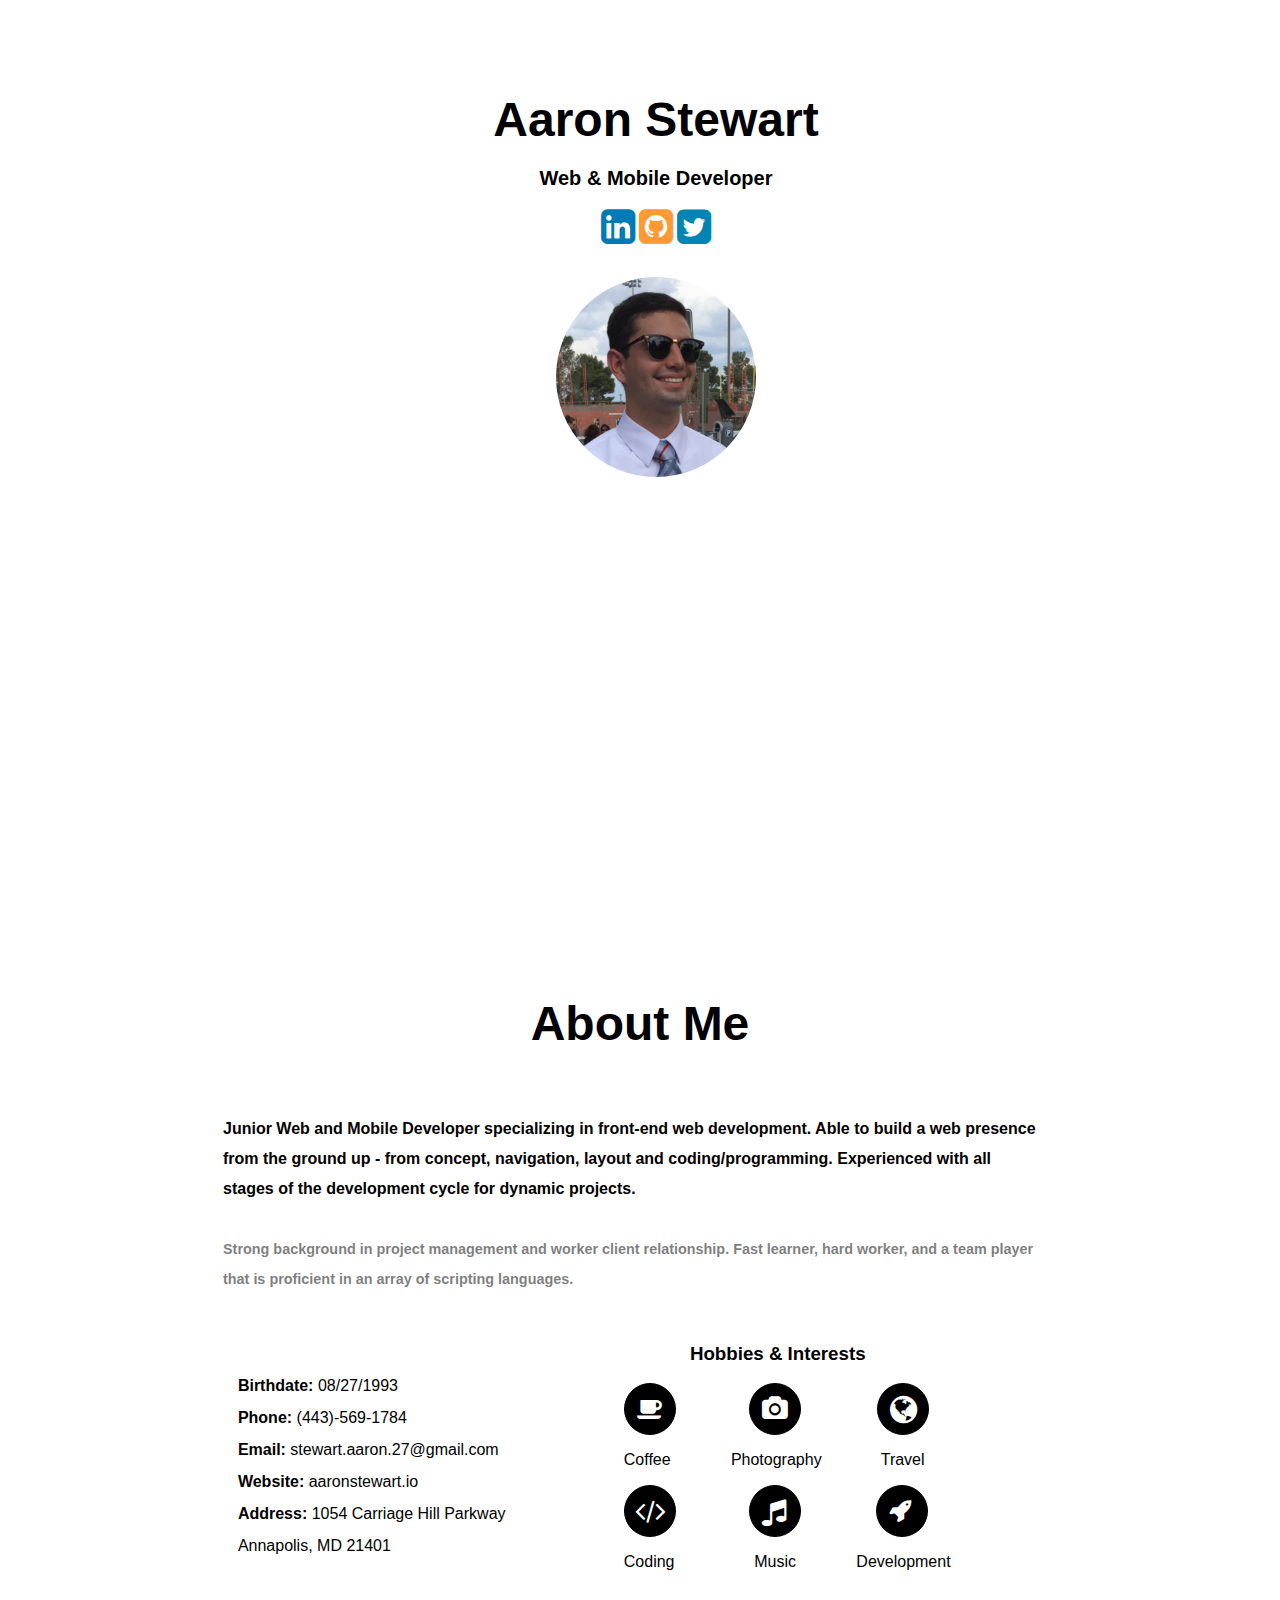
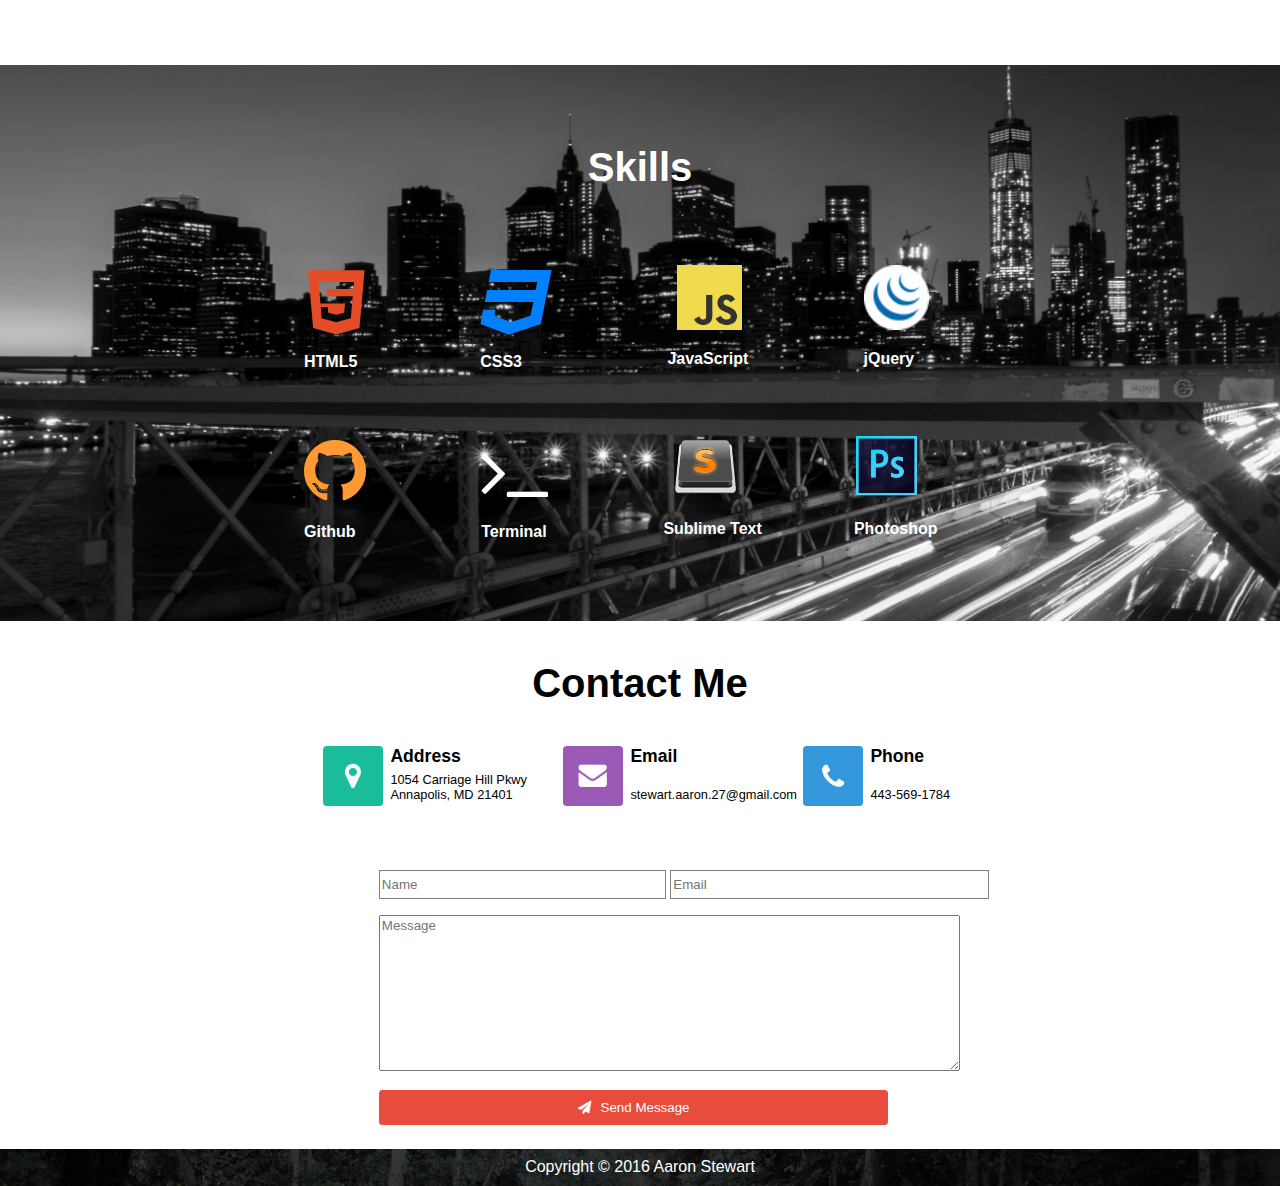
==== commit 67e999be: "Close #10 - Chose real hobbies and interests in tech. and used icons" ====
--- a/index.html
+++ b/index.html
@@ -92,12 +92,35 @@
                             </div>
 
                             <div id="travel">
-                                <div class="hobby-circle" id="travel">
+                                <div class="hobby-circle" id="globe">
                                     <i class="fa fa-globe" aria-hidden="true"></i>
                                 </div>
                                 <p>Travel</p>
                             </div>
 
+                        </div>
+
+                        <div class="tech-row2">
+                            <div id="code">
+                                <div class="hobby-circle" id="coding">
+                                    <i class="fa fa-code" aria-hidden="true"></i>
+                                </div>
+                                <p>Coding</p>
+                            </div>
+
+                            <div id="music">
+                                <div class="hobby-circle" id="songs">
+                                    <i class="fa fa-music" aria-hidden="true"></i>
+                                </div>
+                                <p>Music</p>
+                            </div>
+
+                            <div id="development">
+                                <div class="hobby-circle" id="rocket">
+                                    <i class="fa fa-rocket" aria-hidden="true"></i>
+                                </div>
+                                <p>Development</p>
+                            </div>
                         </div>
 
                     </div>
--- a/css/main.css
+++ b/css/main.css
@@ -160,9 +160,10 @@
 .top-text p:nth-child(1){
     font-weight: 600;
     font-family: 'Raleway', sans-serif;
-    font-size: 0.9em;
+    font-size: 1em;
     line-height: 30px;
     margin-bottom: 30px;
+    margin-top: 0;
 }
 
 .top-text p:nth-child(2){
@@ -179,6 +180,7 @@
 .myinfo-container-left{
     width: 45%;
     float: left;
+    padding-top: 30px;
 }
 
 .myinfo-container-right{
@@ -186,17 +188,18 @@
     float: right;
 }
 
+.myinfo-container-right h3{
+    padding-left: 18%;
+}
+
 #myinfo-data li:nth-of-type(n){
     margin-left: 7%;
-    line-height: 140%;
+    line-height: 200%;
+    list-style-type: none;
 }
 
 #myinfo-data{
     margin-bottom: 10%;
-}
-
-#myinfo-data li:nth-of-type(n){
-    list-style-type: none;
 }
 
 /* Download Resume Button */
@@ -230,6 +233,11 @@
     width: 100%;
 }
 
+.tech-row2{
+    display: inline-flex;
+    width: 100%;
+}
+
 .hobby-circle{
     height: 50px;
     width: 50px;
@@ -262,7 +270,7 @@
 /* Photography */
 
 #photography{
-    margin-left: 10%;
+    margin-left: 15%;
 }
 
 #photo{
@@ -276,6 +284,81 @@
 .fa.fa-camera{
     font-size: 1.5em;
 }
+
+/* Travel */
+
+#travel{
+    margin-left: 15%;
+}
+
+.fa-globe{
+    color: #fff;
+}
+
+.fa.fa-globe{
+    font-size: 2em;
+
+}
+
+#globe i:nth-of-type(1){
+    padding-left: 12px;
+    padding-top: 10px;
+}
+
+#travel p{
+    padding-left: 4px;
+}
+
+/* Coding */
+
+.fa-code{
+    color: #fff;
+}
+
+.fa.fa-code{
+    font-size: 1.8em;
+}
+
+#coding i:nth-of-type(1){
+    padding-left: 10px;
+    padding-top: 11px;
+}
+
+/* Music */
+.fa-music{
+    color: #fff;
+}
+
+.fa.fa-music{
+    font-size: 1.8em;
+}
+
+#music{
+    margin-left: 20%;
+}
+
+#music p{
+    padding-left: 5px;
+}
+
+/* Development */
+
+.fa-rocket{
+    color: #fff;
+}
+
+.fa.fa-rocket{
+    font-size: 1.5em;
+}
+
+#development{
+    margin-left: 15%;
+}
+
+#rocket{
+    margin-left: 20px;
+}
+
 
 
 
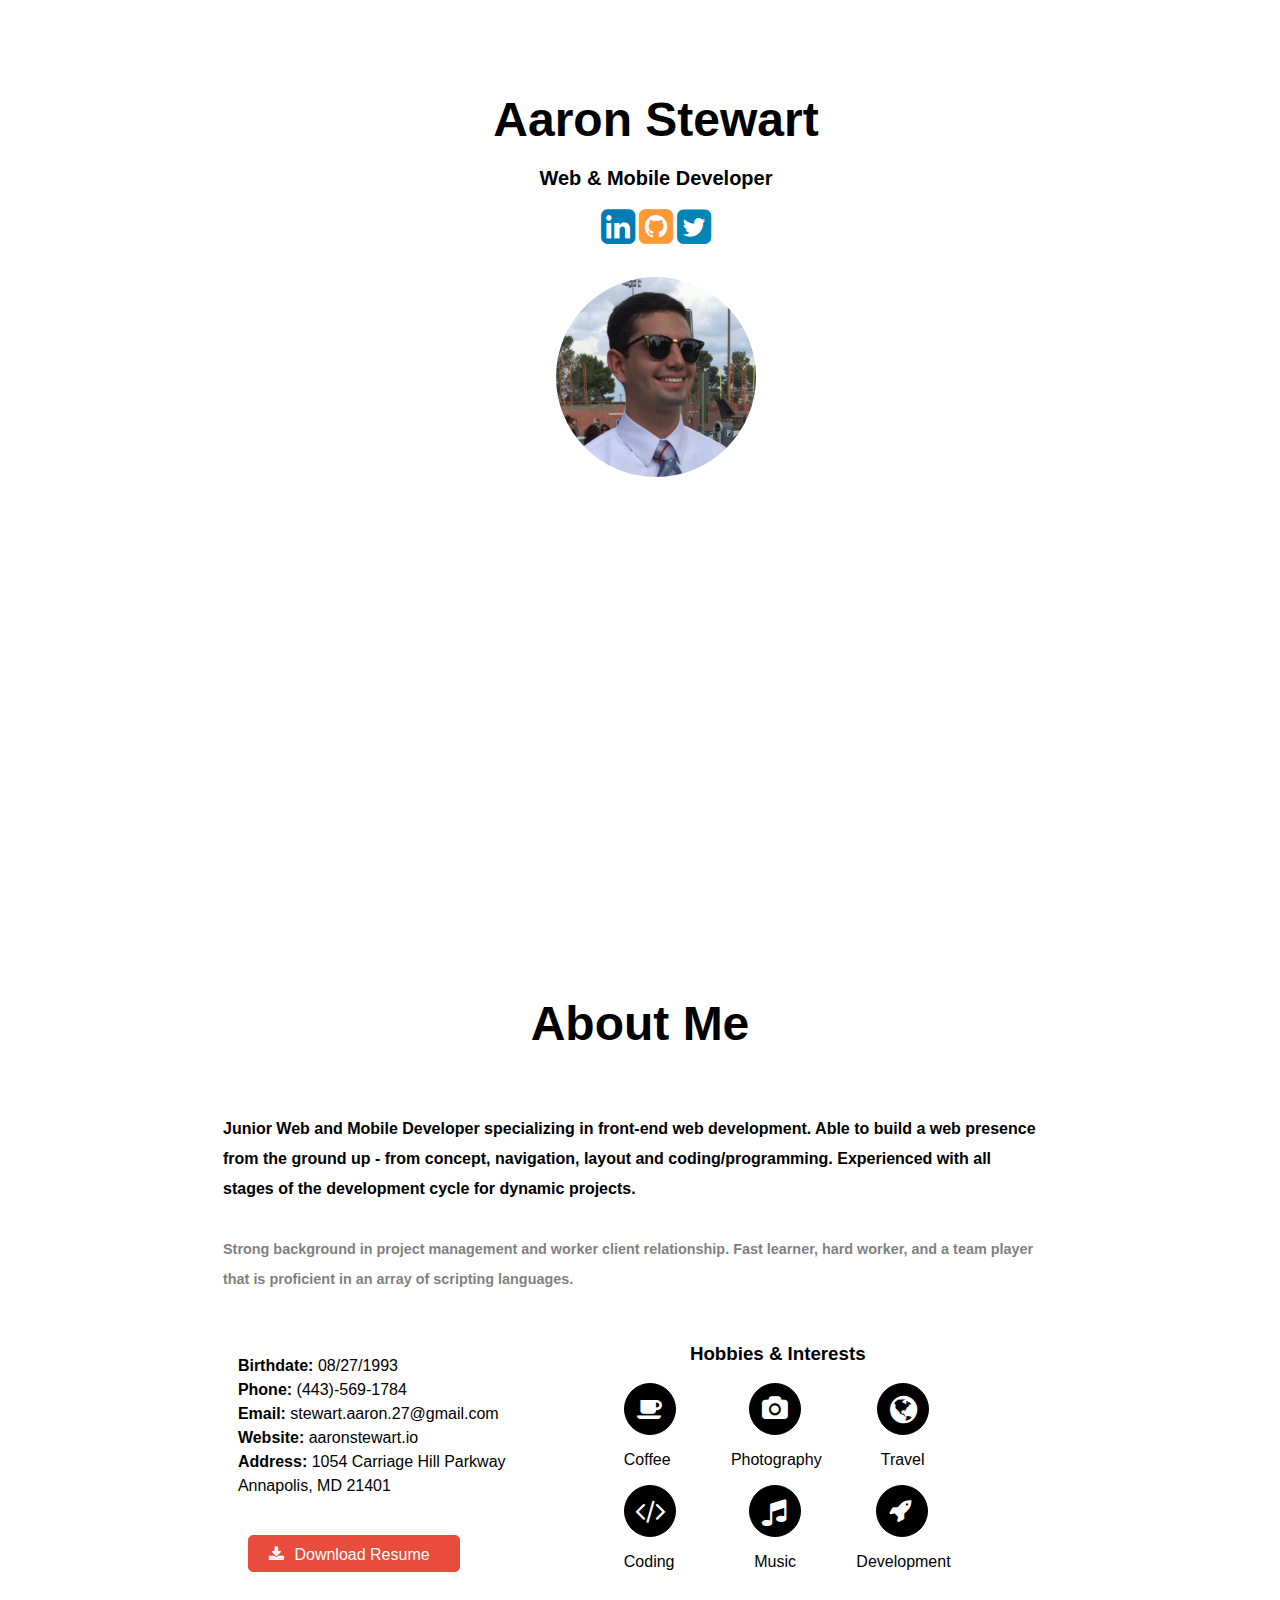
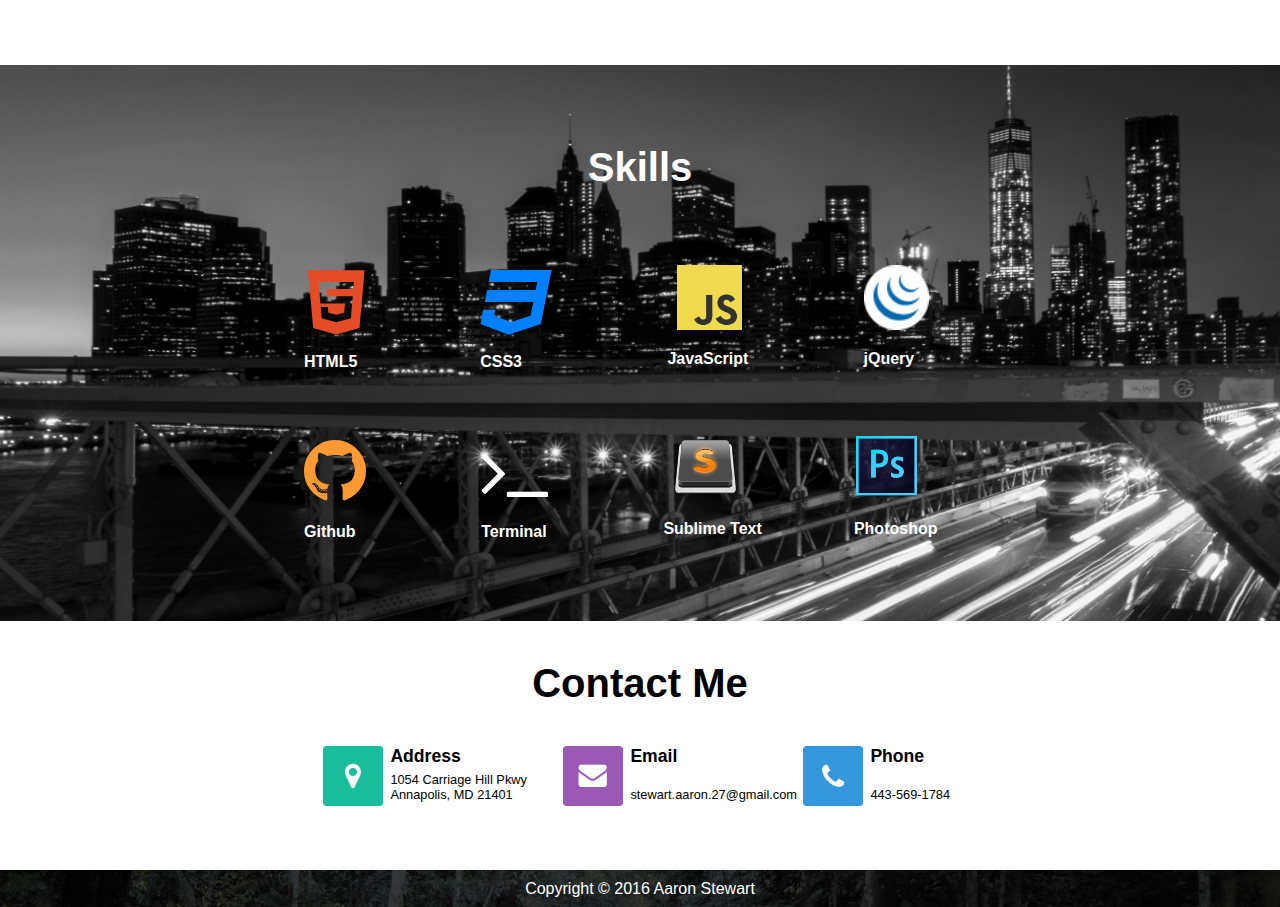
==== commit c172f776: "Close #17 - Commented out contact form for now..." ====
--- a/index.html
+++ b/index.html
@@ -71,7 +71,17 @@
                             <li><strong>Website: </strong><span>aaronstewart.io</span></li>
                             <li><strong>Address: </strong><span>1054 Carriage Hill Parkway<br>Annapolis, MD 21401</span></li>
                         </ul>
-                    </div>
+
+                        <div id="about-me-resume-button">
+                            <a href="/resume/Resume_2016" download>
+                                <div id="resume-button">
+                                    <i class="fa fa-download" aria-hidden="true"></i>Download Resume
+                                </div>
+                            </a>
+                        </div>
+
+                    </div>
+
                     <div class="myinfo-container-right">
 
                         <h3>Hobbies &amp; Interests</h3>
@@ -381,7 +391,7 @@
     </div>
 
     <!-- Contact Me Form -->
-    <div class="wrapper form">
+    <!-- <div class="wrapper form">
         <div class="form container">
             <div class="heading-form">
                 <div class="inner-container-form">
@@ -398,7 +408,7 @@
                 </div>
             </div>
         </div>
-    </div>
+    </div> -->
 
 
     <!-- Footer -->
--- a/css/main.css
+++ b/css/main.css
@@ -194,36 +194,56 @@
 
 #myinfo-data li:nth-of-type(n){
     margin-left: 7%;
-    line-height: 200%;
+    line-height: 150%;
     list-style-type: none;
 }
 
 #myinfo-data{
     margin-bottom: 10%;
+    margin-top: 0;
 }
 
 /* Download Resume Button */
 
-#about-me-resume-button{
+/*#about-me-resume-button{
     height: 40px;
     width: 230px;
     background-color: #e74c3c;
     border: 1px solid #fff;
-    border-radius: 5px;
+    border-radius: 5px;*/
     /*margin-left: 15%;
     margin-top: 5%;*/
+/*    color: #fff;
+}*/
+
+#about-me-resume-button{
+    width: 210px;
+    height: 35px;
+    border: 1px solid #e74c3c;
+    background-color: #e74c3c;
+    border-radius: 5px;
+    margin-left: 20%;
+}
+
+#about-me-resume-button a{
+    text-decoration: none;
+}
+
+#resume-button{
+    height: 37px;
+    width: 100%;
     color: #fff;
 }
 
 .fa-download{
     color: #fff;
     padding-top: 10px;
-    padding-left: 30px;
+    padding-left: 20px;
     padding-right: 10px;
 }
 
 .fa.fa-download{
-    font-size: 1.2em;
+    font-size: 1em;
 }
 
 /* Format Hobbies & Interests */
@@ -1099,7 +1119,7 @@
 
 /* Contact Form */
 
-.inner-container-form{
+/*.inner-container-form{
     width: 90%;
     margin-left: 12%;
 }
@@ -1144,7 +1164,7 @@
 
 #form-info i{
     padding-right: 10px;
-}
+}*/
 
 
 
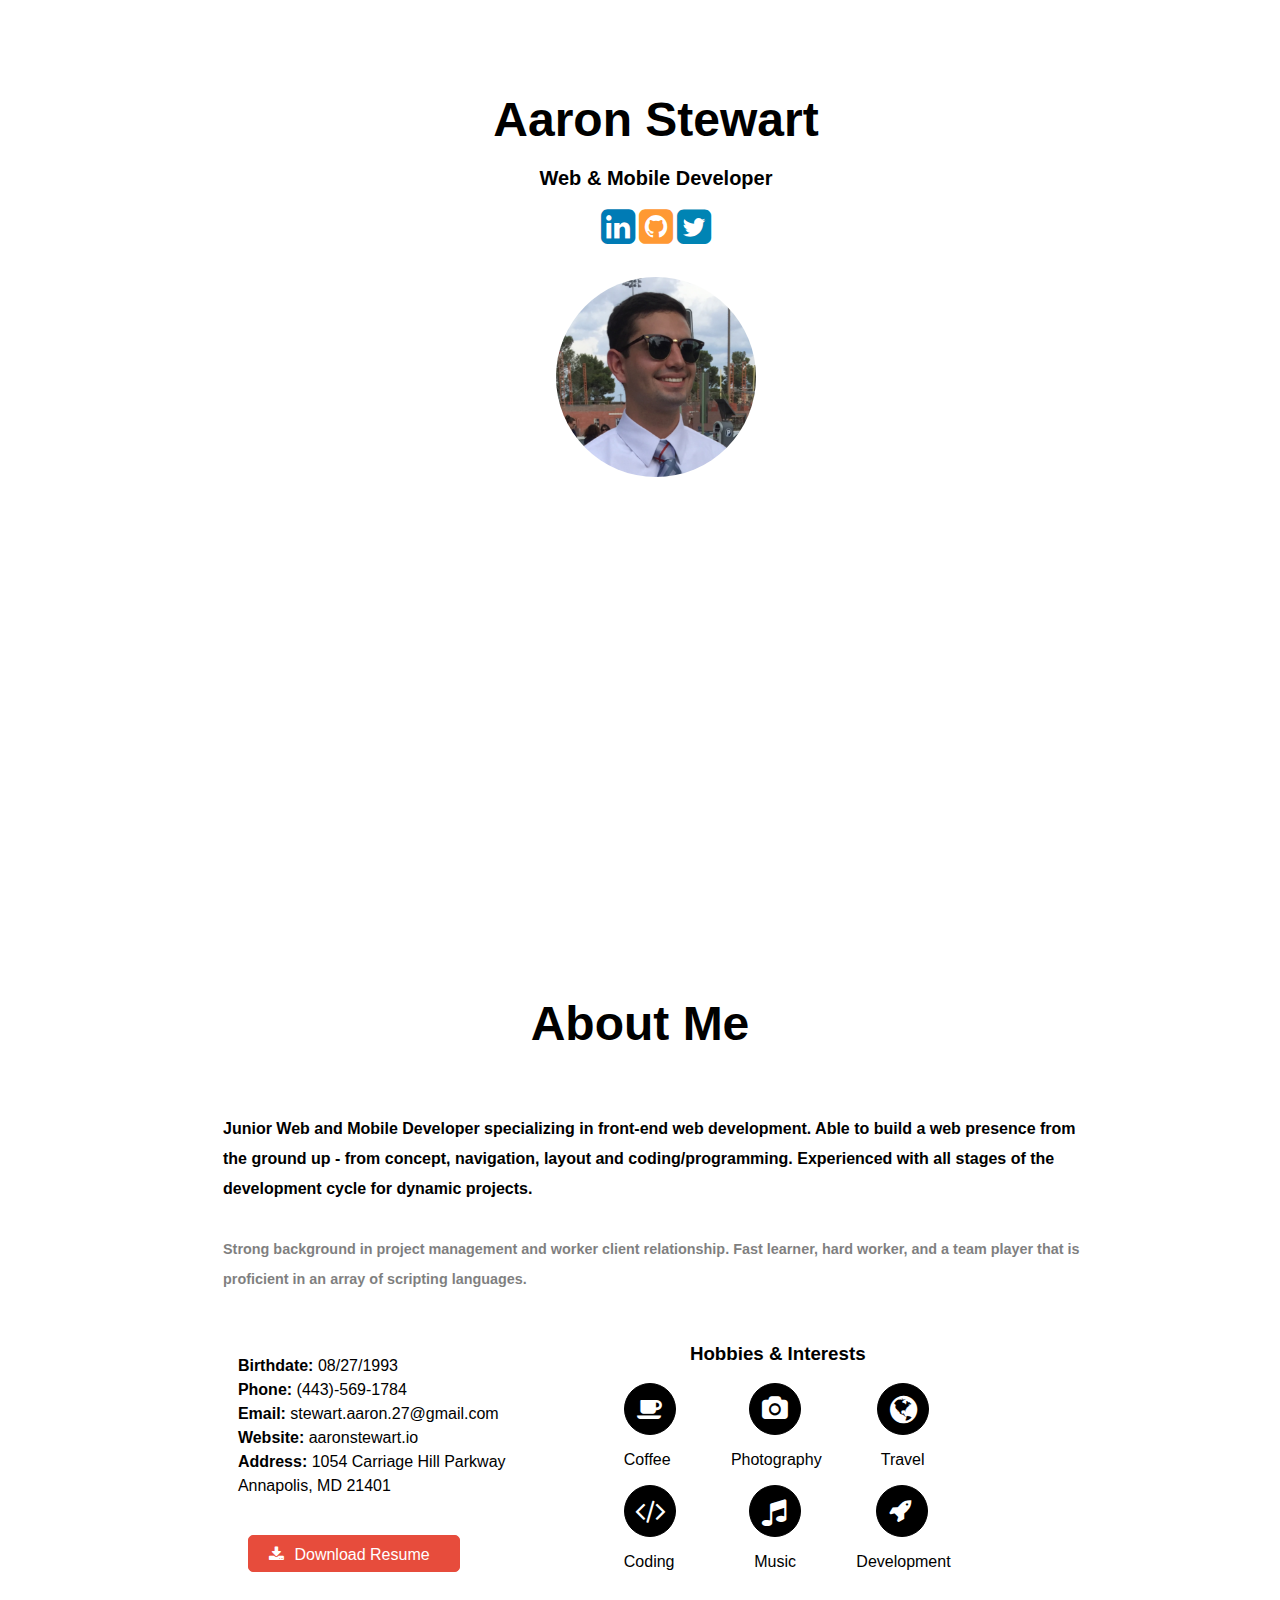
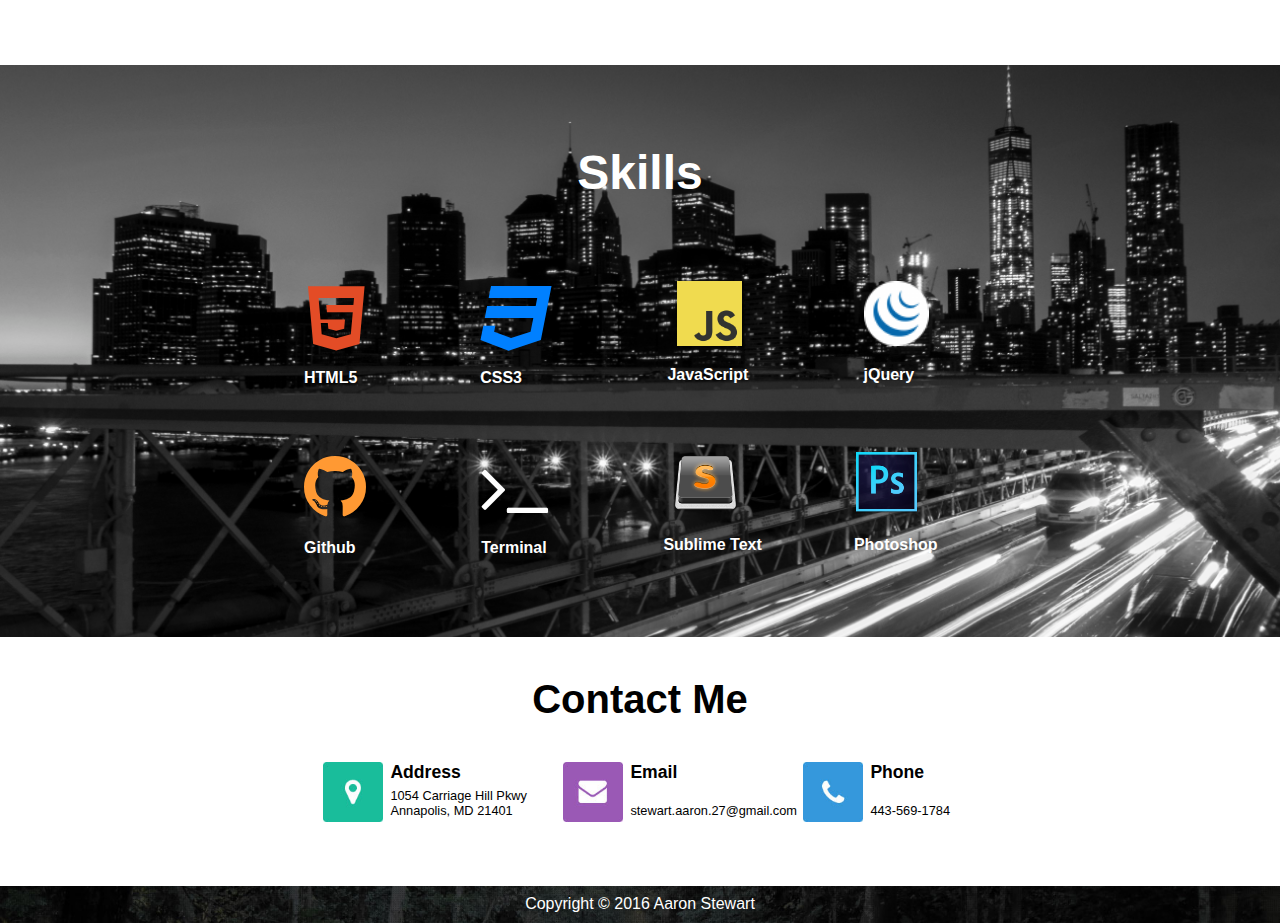
==== commit 09f005c3: "Issue #11 - Problem with css selectors to make website responsive to Phablet dimensions" ====
--- a/index.html
+++ b/index.html
@@ -18,8 +18,10 @@
             <!-- Photographer: Anthony Delanoix via www.unsplash.com -->
 
             <!-- Hero Headers -->
+            
             <h1>Aaron Stewart</h1>
             <h2>Web &amp; Mobile Developer</h2>
+        
 
             <!-- Hero Social Media Icons -->
             <div class="hero-icons">
--- a/css/main.css
+++ b/css/main.css
@@ -153,7 +153,7 @@
 }
 
 .top-text{
-    width: 85%;
+    width: 90%;
     margin-left: 5%;
 }
 
@@ -436,7 +436,7 @@
 
 .heading-skills h1{
     color: #fff;
-    font-size: 2.5em;
+    font-size: 3em;
     text-align: center;
     padding-top: 80px;
 }
@@ -1184,14 +1184,191 @@
     background-position: center;
 }
 
-
+/*********************/
 /* RESPONSIVE DESIGN */
-
-
-
-
-
-
-
-
-
+/*********************/
+
+
+/* Large Desktop */
+@media (min-width: 1200px) {
+    /* Do nothing */
+}
+
+/* Desktop */
+@media (max-width: 1200px) {
+    /* Do nothing */
+}
+
+/* Tablet */
+@media (max-width: 980px) {
+
+    .heading-container h1{
+        margin-top: 5%;
+        margin-bottom: 3%;
+        padding-left: 25px;
+    }
+
+    .top-text{
+        width: 85%;
+        padding-left: 0;
+        margin-left: 5%;
+    }
+
+    .top-text p:nth-of-type(1){
+        font-size: 0.9em;
+    }
+
+    .top-text p:nth-of-type(2){
+        font-size: 0.85em;
+    }
+
+    .myinfo-container-left{
+        padding-left: 35px;
+        padding-top: 0;
+    }
+
+    #myinfo-data{
+        font-size: 0.85em;
+        margin-bottom: 30px;
+    }
+
+    #myinfo-data li:nth-of-type(n){
+        line-height: 170%;
+    }
+
+    #about-me-resume-button{
+        height: 30px;
+        width: 180px;
+    }
+
+    #resume-button{
+        font-size: 0.85em;
+    }
+
+    .myinfo-container-right h3{
+        margin-top: 0;
+        font-size: 1em;
+    }
+
+    .hobby-circle{
+        height: 40px;
+        width: 40px;
+    }
+
+    .fa.fa-coffee{
+        font-size: 1.3em;
+    }
+
+    i.fa.fa-coffee{
+        padding-top: 10px;
+        padding-left: 10px;
+    }
+
+    .fa.fa-camera{
+        font-size: 1.3em;
+    }
+
+    i.fa.fa-camera{
+        padding-top: 10px;
+        padding-left: 10px;
+    }
+
+    #travel p{
+        padding-left: 0;
+    }
+
+    .fa.fa-globe{
+        font-size: 1.7em;
+    }
+
+    #globe i:nth-of-type(1){
+        padding-top: 6px;
+        padding-left: 10px;
+    }
+
+    .fa.fa-code{
+        font-size: 1.5em;
+    }
+
+    #coding i:nth-of-type(1){
+        padding-top: 7px;
+        padding-left: 8px;
+    }
+
+    #music{
+        margin-left: 19%;
+    }
+
+    #music p{
+        padding-left: 0;
+    }
+
+    .fa.fa-music{
+        font-size: 1.5em;
+    }
+
+    #songs i:nth-of-type(1){
+        padding-left: 8px;
+        padding-top: 8px;
+    }
+
+    #development{
+        padding-left: 10px;
+    }
+
+    .fa.fa-rocket{
+        font-size: 1.5em;
+    }
+
+    #rocket i:nth-of-type(1){
+        padding-left: 8px;
+        padding-top: 9px;
+    }
+
+    #html-icon p{
+        padding-left: 4px;
+    }
+
+    #css-icon p{
+        padding-left: 10px;
+    }
+    
+    #jquery-icon p{
+        padding-left: 10px;
+    }
+
+    #github-icon p{
+        padding-left: 5px;
+    }
+
+    #photoshop-icon{
+        padding-left: 5px;
+    }
+
+    #photoshop-icon img{
+        padding-left: 6px;
+    }
+}
+
+/* Phablet */
+@media (max-width: 780px) {
+    
+    h1.hero.container{
+        color: white;
+    }
+}
+
+
+
+
+
+
+
+
+
+
+
+
+
+
+
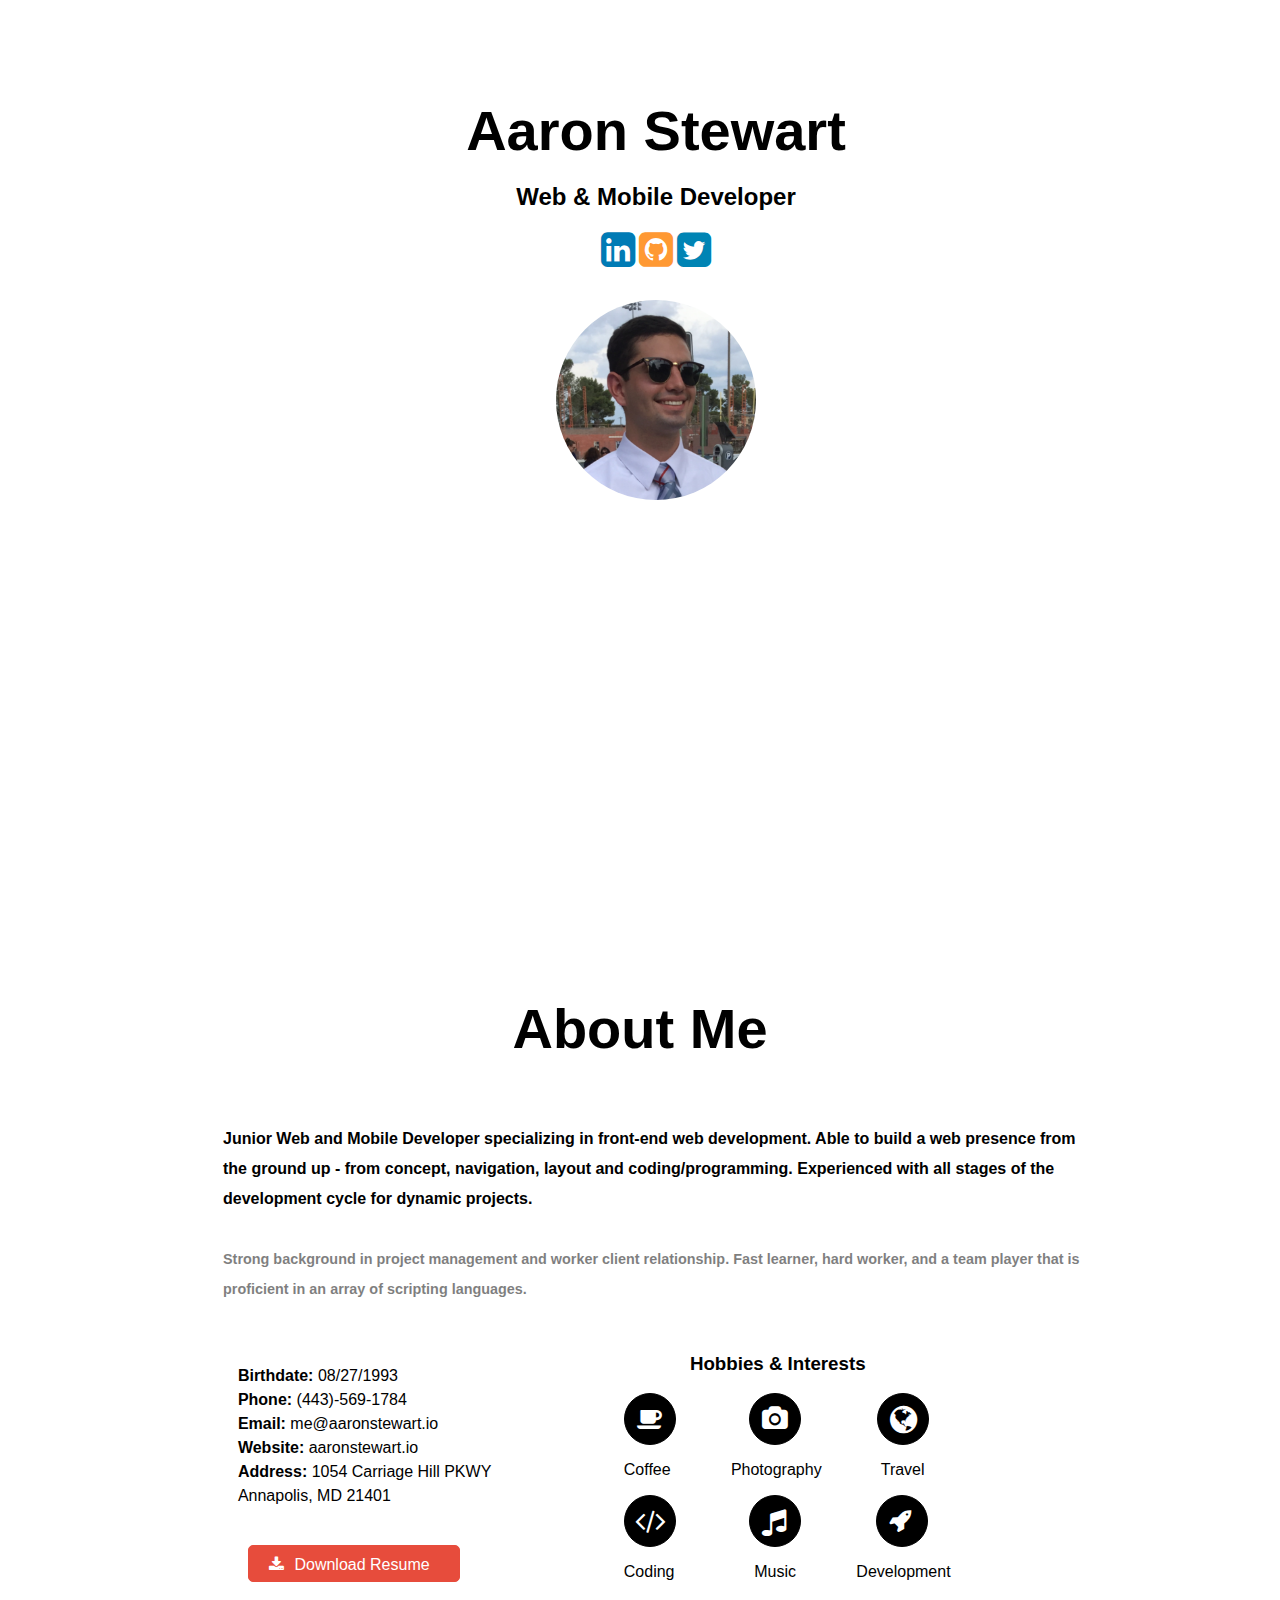
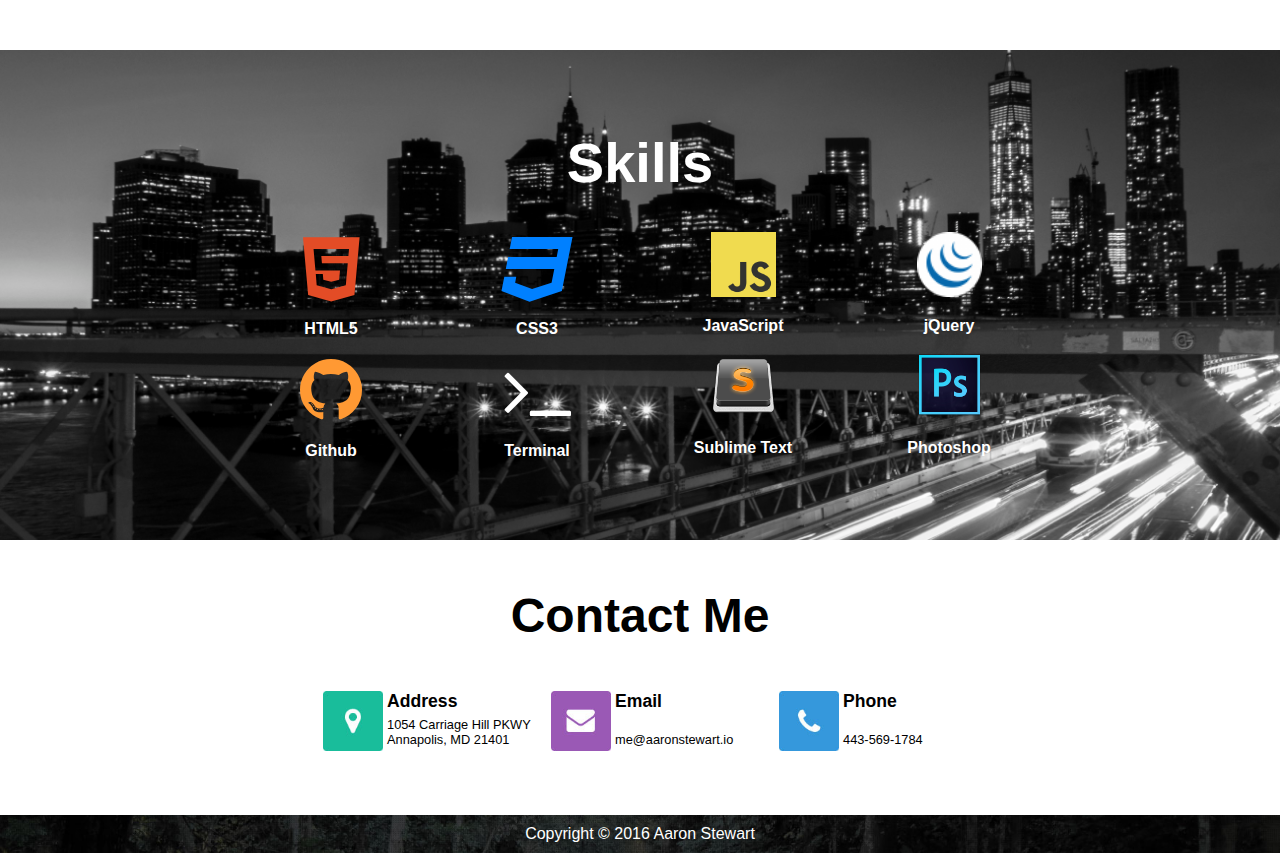
==== commit 89e9c145: "Close #19, Close #20 - Fixed the about container cut off and fixed skills container that was leaking" ====
--- a/index.html
+++ b/index.html
@@ -1,7 +1,7 @@
 <!DOCTYPE html>
 <html lang="en">
 <head>
-    <meta charset="UTF-8">
+    <meta charset="UTF-8" name="viewport" content="width=device-width,initial-scale=1">
     <title>Aaron Stewart | Front-End Web Developer</title>
     <link rel="stylesheet" href="css/normalize.css">
     <link rel="stylesheet" href="css/main.css">
@@ -64,18 +64,18 @@
                     <p>Junior Web and Mobile Developer specializing in front-end web development. Able to build a web presence from the ground up - from concept, navigation, layout and coding/programming. Experienced with all stages of the development cycle for dynamic projects.</p>
                     <p>Strong background in project management and worker client relationship. Fast learner, hard worker, and a team player that is proficient in an array of scripting languages.</p>
                 </div>
-                <div class="bottom-container">
+                <div class="bottom-container cf">
                     <div class="myinfo-container-left">
                         <ul id="myinfo-data">
                             <li><strong>Birthdate: </strong><span>08/27/1993</span></li>
                             <li><strong>Phone: </strong><span>(443)-569-1784</span></li>
-                            <li><strong>Email: </strong><span>stewart.aaron.27@gmail.com</span></li>
+                            <li><strong>Email: </strong><span>me@aaronstewart.io</span></li>
                             <li><strong>Website: </strong><span>aaronstewart.io</span></li>
-                            <li><strong>Address: </strong><span>1054 Carriage Hill Parkway<br>Annapolis, MD 21401</span></li>
+                            <li><strong>Address: </strong><span>1054 Carriage Hill PKWY<br>Annapolis, MD 21401</span></li>
                         </ul>
 
                         <div id="about-me-resume-button">
-                            <a href="/resume/Resume_2016" download>
+                            <a href="/resume/AaronStewart_Resume_2016.docx" download>
                                 <div id="resume-button">
                                     <i class="fa fa-download" aria-hidden="true"></i>Download Resume
                                 </div>
@@ -143,35 +143,6 @@
     </div>
 
 
-    <!-- Milestones Achieved  -->
-
-    <!-- <div class="wrapper milestones">
-        <div class="milestones container">
-            <div class="heading-milestones">
-
-                <h3>Milestones Achieved</h3>
-
-                <div class="inner-container-milestones">
-                    <div id="milestones-images">
-                        <ul>
-                            <li><img src="img/milestones-achieved-coffee.jpg" alt=""></li>
-                            <li><img src="img/milestones-achieved-projects.jpg" alt=""></li>
-                            <li><img src="img/milestones-achieved-clients.jpg" alt=""></li>
-                            <li><img src="img/milestones-achieved-awards.jpg" alt=""></li>
-                        </ul>
-                    </div>
-                    <div id="milestones-images-info">
-                        <p>2412<br>Cups of Coffee</p>
-                        <p>550<br>Successful Projects</p>
-                        <p>212<br>Happy Clients</p>
-                        <p>99<br>Awards Won</p>
-                    </div>
-                </div>
-            </div>
-        </div>
-    </div> -->
-
-
     <!-- Skills  -->
     <div class="wrapper skills" id="skills">
 
@@ -184,38 +155,38 @@
                 <h1>Skills</h1>
 
                 <div class="inner-container-skills">
-                    <div id="skills-row1">
-                        <div id="html-icon">
+                    <div class="skills-row" id="skills-row1">
+                        <div class="skills-icon" id="html-icon">
                             <i class="fa fa-html5" aria-hidden="true"></i>
                             <p>HTML5</p>
                         </div>
-                        <div id="css-icon">
+                        <div class="skills-icon" id="css-icon">
                             <i class="fa fa-css3" aria-hidden="true"></i>
                             <p>CSS3</p>
                         </div>
-                        <div id="javascript-icon">
+                        <div class="skills-icon" id="javascript-icon">
                             <img src="img/javascript-logo.png" alt="">
                             <p>JavaScript</p>
                         </div>
-                        <div id="jquery-icon">
+                        <div class="skills-icon" id="jquery-icon">
                             <img src="img/jquery-logo.png" alt="">
                             <p>jQuery</p>
                         </div>
                     </div>
-                    <div id="skills-row2">
-                        <div id="github-icon">
+                    <div class="skills-row" id="skills-row2">
+                        <div class="skills-icon" id="github-icon">
                             <i class="fa fa-github" aria-hidden="true"></i>
                             <p>Github</p>
                         </div>
-                        <div id="terminal-icon">
+                        <div class="skills-icon" id="terminal-icon">
                             <i class="fa fa-terminal" aria-hidden="true"></i>
                             <p>Terminal</p>
                         </div>
-                        <div id="sublime-text-icon">
+                        <div class="skills-icon" id="sublime-text-icon">
                             <img src="img/sublime-text-logo.png" alt="">
                             <p>Sublime Text</p>
                         </div>
-                        <div id="photoshop-icon">
+                        <div class="skills-icon" id="photoshop-icon">
                             <img src="img/photoshop-logo.png" alt="">
                             <p>Photoshop</p>
                         </div>
@@ -225,144 +196,6 @@
         </div>
     </div>
 
-
-    <!-- My Services -->
-
-    <!-- <div class="wrapper services">
-        <div class="services container">
-            <div class="heading-services">
-                
-                <h3>My Services</h3>
-                
-                <div class="inner-container-services">
-                    <div class="inner-services-left">
-                        <div class="services-first-row">
-                            <img src="img/my-services-designing.jpg" alt="">
-                            <h5>DESIGNING</h5>
-                            <p>Left brain: Artistic, Creative, Holistic, Imaginitive. Front-End</p>
-                        </div>
-                        <div class="services-second-row">
-                            <img src="img/my-services-branding.jpg" alt="">
-                            <h5>BRANDING</h5>
-                            <p>My brand is a promise to my client, to provide them with the best products and services for their business to thrive.</p>
-                        </div> -->
-                        <!-- <div class="services-third-row">
-                            <img src="img/my-services-analytics.jpg" alt="">
-                            <h5>ANALYTICS</h5>
-                            <p>Lorem ipsum dolor sit amet, consectetur adipisicing elit. Neque atque incidunt nemo omnis, accusamus, perspiciatis commodi molestiae ullam saepe impedit!</p>
-                        </div> -->
-                    <!-- </div>
-
-                    <div class="inner-services-right">
-                        <div class="services-first-row">
-                            <img src="img/my-services-developing.jpg" alt="">
-                            <h5>DEVELOPING</h5>
-                            <p>Right brain: Analytical, Logical, Sequential, Technical.</p>
-                        </div>
-                        <div class="services-second-row">
-                            <img src="img/my-services-support.jpg" alt="">
-                            <h5>SUPPORT</h5>
-                            <p>Any imperfection, large or small, prompt service will be provided until the client's demands are met.</p>
-                        </div> -->
-                        <!-- <div class="services-third-row">
-                            <img src="img/my-services-marketing.jpg" alt="">
-                            <h5>MARKETING</h5>
-                            <p>Lorem ipsum dolor sit amet, consectetur adipisicing elit. Neque atque incidunt nemo omnis, accusamus, perspiciatis commodi molestiae ullam saepe impedit!</p>
-                        </div> -->
-                    <!-- </div>
-                </div>
-
-            </div>
-        </div>
-    </div> -->
-
-
-    <!-- <div class="wrapper process">
-        <div class="process container">
-            <div class="heading-process">
-
-                <h3>Work Process</h3>
-
-                <div class="inner-container-process"> -->
-                    <!-- Idea -->
-                    <!-- <div id="process-idea">
-                        <i class="fa fa-lightbulb-o" aria-hidden="true"></i>
-                        <h5>Idea</h5>
-                    </div>
-                    <div class="horizontal-line" id="horizontal-idea-top">
-                        
-                    </div>
-                    <div class="vertical-line" id="vertical-idea">
-                        
-                    </div>
-                    <div class="horizontal-line" id="horizontal-idea-bot">
-                        
-                    </div> -->
-                    <!-- Sketch -->
-                    <!-- <div id="process-sketch">
-                        <i class="fa fa-pencil-square-o" aria-hidden="true"></i>
-                        <h5>Sketch</h5>
-                    </div> -->
-                    <!-- Design -->
-                    <!-- <div class="horizontal-line" id="horizontal-design-bot">
-                        
-                    </div>
-                    <div class="vertical-line" id="vertical-design">
-                        
-                    </div>
-                    <div class="horizontal-line" id="horizontal-design-top">
-                        
-                    </div>
-                    <div id="process-design">
-                        <i class="fa fa-laptop" aria-hidden="true"></i>
-                        <h5>Design</h5>
-                    </div> -->
-                    <!-- Develop -->
-                    <!-- <div class="horizontal-line" id="horizontal-develop-top">
-                        
-                    </div>
-                    <div class="vertical-line" id="vertical-develop">
-                        
-                    </div>
-                    <div class="horizontal-line" id="horizontal-develop-bot">
-                        
-                    </div>
-                    <div id="process-develop">
-                        <i class="fa fa-code" aria-hidden="true"></i>
-                        <h5>Develop</h5>
-                    </div> -->
-                    <!-- Test Process -->
-                    <!-- <div class="horizontal-line" id="horizontal-test-top">
-                        
-                    </div>
-                    <div class="vertical-line" id="vertical-test">
-                        
-                    </div>
-                    <div class="horizontal-line" id="horizontal-test-bot">
-                        
-                    </div>
-                    <div id="process-test">
-                        <i class="fa fa-bug" aria-hidden="true"></i>
-                        <h5>Test</h5>
-                    </div> -->
-                    <!-- Launch Process -->
-                    <!-- <div class="horizontal-line" id="horizontal-launch-top">
-                        
-                    </div>
-                    <div class="vertical-line" id="vertical-launch">
-                        
-                    </div>
-                    <div class="horizontal-line" id="horizontal-launch-bot">
-                        
-                    </div>
-                    <div id="process-launch">
-                        <i class="fa fa-rocket" aria-hidden="true"></i>
-                        <h5>Launch</h5>
-                    </div>
-                </div>
-            </div>
-        </div>
-    </div> -->
 
     <!-- Contact Me -->
     <div class="wrapper contact">
@@ -375,12 +208,12 @@
                     <div id="address">
                         <img src="img/contact-me-address-icon.jpg" alt="">
                         <p>Address</p>
-                        <p>1054 Carriage Hill Pkwy<br>Annapolis, MD 21401</p>
+                        <p>1054 Carriage Hill PKWY<br>Annapolis, MD 21401</p>
                     </div>
                     <div id="email">
                         <img src="img/contact-me-email-icon.jpg" alt="">
                         <p>Email</p>
-                        <p>stewart.aaron.27@gmail.com</p>
+                        <p>me@aaronstewart.io</p>
                     </div>
                     <div id="phone">
                         <img src="img/contact-me-phone-icon.jpg" alt="">
@@ -391,27 +224,6 @@
             </div>
         </div>
     </div>
-
-    <!-- Contact Me Form -->
-    <!-- <div class="wrapper form">
-        <div class="form container">
-            <div class="heading-form">
-                <div class="inner-container-form">
-                    <div class="inner-container-form">
-                        <form action="MAILTO:stewart.aaron.27@gmail.com" method="post" id="form-info" enctype="text/plain">
-                            <input type="text" name="fullname" placeholder="Name" size="33">
-                            <input type="text" name="email" placeholder="Email" size="37"><br>
-                            <textarea name="message" id="form-message" cols="70" rows="10" placeholder="Message"></textarea><br>
-                            <button type="submit">
-                                <i class="fa fa-paper-plane" aria-hidden="true"></i>Send Message
-                            </button>
-                        </form>
-                    </div>
-                </div>
-            </div>
-        </div>
-    </div> -->
-
 
     <!-- Footer -->
 
--- a/css/main.css
+++ b/css/main.css
@@ -121,6 +121,24 @@
 
 /* About Me Formatting */
 
+.cf:before,
+.cf:after {
+    content: " "; /* 1 */
+    display: table; /* 2 */
+}
+
+.cf:after {
+    clear: both;
+}
+
+/**
+ * For IE 6/7 only
+ * Include this rule to trigger hasLayout and contain floats.
+ */
+.cf {
+    *zoom: 1;
+}
+
 .about.wrapper{
     width: 100%;
 }
@@ -136,7 +154,7 @@
     width: 960px;
     margin: 0px auto;
     padding: 15px 15px;
-    position: absolute;
+    /*position: absolute;*/
 }
 
 .bottom-container{
@@ -427,7 +445,7 @@
     background-repeat: no-repeat;
     background-size: cover;
     background-position: center;
-    margin-top: 48%;
+    /*margin-top: 48%;*/
 }
 
 .container.skills{
@@ -441,11 +459,22 @@
     padding-top: 80px;
 }
 
+.skills-icon {
+    width: 150px;
+    text-align: center;
+}
+
+.skills-icon p {
+    padding: 0 !important;
+}
+
 #skills-row1{
-    display: inline-flex;
+    display: flex;
     width: 80%;
-    margin-left: 15%;
-    margin-top: 5%;
+    /*margin-left: 15%;
+    margin-top: 5%;*/
+    justify-content: space-between;
+    margin: auto;
 }
 
 .fa-html5{
@@ -454,7 +483,7 @@
 
 .fa.fa-html5{
     font-size: 4.5em;
-    padding-left: 4px;
+    /*padding-left: 4px;*/
 }
 
 .fa-css3{
@@ -468,7 +497,7 @@
 #javascript-icon img{
     width: 65px;
     height: 65px;
-    padding-left: 10px;
+    /*padding-left: 10px;*/
 }
 
 #jquery-icon img{
@@ -477,15 +506,15 @@
 }
 
 #html-icon{
-    padding-right: 15%;
+    /*padding-right: 15%;*/
 }
 
 #css-icon{
-    padding-right: 15%;
+    /*padding-right: 15%;*/
 }
 
 #javascript-icon{
-    padding-right: 15%;
+    /*padding-right: 15%;*/
 }
 
 #html-icon p{
@@ -509,10 +538,12 @@
 }
 
 #skills-row2{
-    margin-top: 5%;
-    display: inline-flex;
+    /*margin-top: 5%;*/
+    display: flex;
     width: 80%;
-    margin-left: 15%;
+    /*margin-left: 15%;*/
+    justify-content: space-between;
+    margin: auto;
 }
 
 .fa-github{
@@ -542,19 +573,19 @@
 }
 
 #github-icon{
-    padding-right: 15%;
+    /*padding-right: 15%;*/
 }
 
 #terminal-icon{
-    padding-right: 15%;
+    /*padding-right: 15%;*/
 }
 
 #sublime-text-icon{
-    padding-right: 12%;
+    /*padding-right: 12%;*/
 }
 
 #sublime-text-icon img{
-    padding-left: 10px;
+    /*padding-left: 10px;*/
 }
 
 #photoshop-icon img{
@@ -1033,9 +1064,9 @@
 }
 
 .inner-container-contact{
-    width: 100%;
+    width: 95%;
     display: inline-flex;
-    padding-left: 17%;
+    margin-left: 17%;
 }
 
 #address{
@@ -1092,6 +1123,7 @@
 
 #phone{
     width: 25%;
+    /*margin-left: 3%;*/
 }
 
 #phone img{
@@ -1191,12 +1223,37 @@
 
 /* Large Desktop */
 @media (min-width: 1200px) {
-    /* Do nothing */
+    
+    .hero h1{
+        font-size: 3.5em;
+    }
+
+    .hero h2{
+        font-size: 1.5em;
+    }
+
+    .heading-container h1{
+        font-size: 3.5em;
+    }
+
+    .heading-skills h1{
+        font-size: 3.5em;
+    }
+
+    .heading-contact h3{
+        font-size: 3em;
+    }
 }
 
 /* Desktop */
 @media (max-width: 1200px) {
-    /* Do nothing */
+    /* Do Nothing */
+}
+
+@media (max-width: 960px){
+    .container{
+       width: 100%;
+   }
 }
 
 /* Tablet */
@@ -1207,7 +1264,7 @@
         margin-bottom: 3%;
         padding-left: 25px;
     }
-
+    
     .top-text{
         width: 85%;
         padding-left: 0;
@@ -1237,12 +1294,12 @@
     }
 
     #about-me-resume-button{
-        height: 30px;
+        height: 35px;
         width: 180px;
     }
 
     #resume-button{
-        font-size: 0.85em;
+        font-size: 0.9em;
     }
 
     .myinfo-container-right h3{
@@ -1342,33 +1399,619 @@
     }
 
     #photoshop-icon{
-        padding-left: 5px;
+        /*padding-left: 5px;*/
     }
 
     #photoshop-icon img{
-        padding-left: 6px;
+        /*padding-left: 6px;*/
+    }
+
+    .hero.container{
+        padding: 0px;
+    }
+
+    .inner-container-contact{
+        width: 75%;
+        margin-left: 17%;
+    }
+
+    .about-inner-container{
+        padding: 0;
+    }
+
+    #address{
+        width: 28%;
+    }
+
+    #address img{
+        padding-right: 3px;
+    }
+
+    #email{
+        width: 32%;
+        padding-left: 10px;
+    }
+
+    #email img{
+        padding-right: 3px;
+    }
+
+    #phone{
+        width: 20%;
+        margin-left: 0;
+        padding-left: 10px;
+    }
+
+    #phone img{
+        padding-right: 3px;
     }
 }
 
 /* Phablet */
 @media (max-width: 780px) {
     
-    h1.hero.container{
-        color: white;
-    }
-}
-
-
-
-
-
-
-
-
-
-
-
-
-
-
-
+    .hero.container{
+        width: 100%;
+        left: 0;
+        right: 0;
+        margin: auto;
+    }
+
+    .about.container{
+        width: 100%;
+    }
+
+    .about-inner-container{
+        width: 100%;
+    }
+
+    .skills.container{
+        width: 100%;
+    }
+
+    .contact.container{
+        width: 100%;
+    }
+
+    .footer.container{
+        width: 100%;
+    }
+
+    .heading-container h1{
+        font-size: 2.5em;
+        margin-top: 4%;
+        margin-bottom: 2%;
+    }
+
+    .top-text{
+        width: 80%;
+        margin-left: 10%;
+    }
+
+    .top-text p:nth-of-type(1){
+        font-size: 0.75em;
+        margin-bottom: 0;
+    }
+
+    .top-text p:nth-of-type(2){
+        font-size: 0.7em;
+        margin-bottom: 3%;
+    }
+
+    #myinfo-data{
+        margin-bottom: 5%;
+    }
+
+    #myinfo-data li:nth-of-type(n){
+        line-height: 140%;
+    }
+
+    .myinfo-container-right h3{
+        margin-bottom: 3%;
+    }
+
+    .tech-row1{
+        height: 80px;
+    }
+
+    .tech-row2{
+        height: 80px;
+    }
+
+    #coffee p{
+        margin-bottom: 0px;
+        margin-top: 5px;
+    }
+
+    #photography p{
+        margin-bottom: 0px;
+        margin-top: 5px;
+    }
+
+    #travel p{
+        margin-bottom: 0px;
+        margin-top: 5px;
+    }
+
+    #code p{
+        margin-bottom: 0px;
+        margin-top: 5px;
+    }
+
+    #music p{
+        margin-bottom: 0px;
+        margin-top: 5px;
+    }
+
+    #development p{
+        margin-bottom: 0px;
+        margin-top: 5px;
+    }
+
+    .inner-container-contact{
+        margin-left: 15%;
+        width: 80%;
+    }
+
+    #address{
+        width: 30%;
+    }
+
+    #address img{
+        height: 50px;
+    }
+
+    #address p:nth-of-type(1){
+        font-size: 1em;
+    }
+
+    #address p:nth-of-type(2){
+        font-size: 0.75em;
+    }
+
+    #email{
+        width: 35%;
+        padding-left: 10px;
+    }
+
+    #email img{
+        height: 50px;
+    }
+
+    #email p:nth-of-type(1){
+        margin-left: 23%;
+        font-size: 1em;
+    }
+
+    #email p:nth-of-type(2){
+        margin-left: 24%;
+        font-size: 0.75em;
+    }
+
+    #phone{
+        width: 25%;
+        padding-left: 10px;
+    }
+
+    #phone img{
+        height: 50px;
+    }
+
+    #phone p:nth-of-type(1){
+        font-size: 1em;
+    }
+
+    #phone p:nth-of-type(2){
+        font-size: 0.75em;
+    }
+
+    #copyright{
+        font-size: 0.8em;
+    }
+}
+
+/* Mobile */
+@media (max-width: 440px) {
+    
+    .hero h1{
+        font-size: 2.75em;
+    }
+
+    #skills-row1{
+        width: 100%;
+    }
+
+    #html-icon{
+        /*padding-right: 5%;*/
+    }
+
+    .fa.fa-html5{
+        font-size: 3em;
+    }
+
+    #css-icon{
+        /*padding-right: 5%;*/
+    }
+
+    .fa.fa-css3{
+        font-size: 3em;
+    }
+
+    #javascript-icon{
+        /*padding-right: 5%;*/
+    }
+
+    #javascript-icon img{
+        width: 45px;
+        height: 45px;
+    }
+
+    #jquery-icon{
+        /*padding-right: 5%;*/
+    }
+
+    #jquery-icon img{
+        width: 45px;
+        height: 45px;
+    }
+
+    #github-icon{
+        /*padding-right: 5%;*/
+    }
+
+    .fa.fa-github{
+        font-size: 3em;
+    }
+
+    #terminal-icon{
+        /*padding-right: 5%;*/
+    }
+
+    .fa.fa-terminal{
+        font-size: 3em;
+    }
+
+    #sublime-text-icon{
+        /*padding-right: 5%;*/
+    }
+
+    #sublime-text-icon img{
+        width: 45px;
+        height: 45px;
+    }
+
+    #photoshop-icon{
+        /*padding-right: 5%;*/
+    }
+
+    #photoshop-icon img{
+        width: 45px;
+        height: 45px;
+    }
+
+    .heading-container h1{
+        font-size: 2em;
+    }
+
+    .top-text{
+        width: 100%;
+        margin-left: 0;
+    }
+
+    .top-text p:nth-of-type(1){
+        font-weight: 500;
+        line-height: 190%;
+        width: 95%;
+        margin-left: 4%;
+    }
+
+    .top-text p:nth-of-type(2){
+        font-weight: 500;
+        line-height: 190%;
+        width: 95%;
+        margin-left: 4%;
+        opacity: 0.6;
+    }
+
+    .myinfo-container-left{
+        padding-left: 1%;
+        width: 51%;
+    }
+
+    #myinfo-data{
+        padding-top: 10%;
+        padding-left: 0;
+    }
+
+    #myinfo-data li:nth-of-type(n){
+        font-size: 0.8em;
+    }
+
+    #about-me-resume-button{
+        margin-left: 5%;
+        height: 30px;
+        width: 150px;
+    }
+
+    #resume-button{
+        font-size: 0.8em;
+    }
+
+    .fa.fa-download{
+        padding-left: 10px;
+    }
+
+    .myinfo-container-right h3{
+        font-size: 0.9em;
+        width: 90%;
+        padding-left: 20px;
+    }
+
+    .hobby-circle{
+        height: 35px;
+        width: 35px;
+    }
+
+    #coffee p{
+        font-size: 0.9em;
+    }
+
+    i.fa.fa-coffee{
+        padding-top: 7px;
+        padding-left: 7px;
+    }
+
+    #photography{
+        margin-left: 5%;
+    }
+
+    #photography p{
+        font-size: 0.9em;
+    }
+
+    i.fa.fa-camera{
+        padding-top: 8px;
+        padding-left: 7px;
+    }
+
+    #travel{
+        margin-left: 5%;
+    }
+
+    #travel p{
+        font-size: 0.9em;
+    }
+
+    #globe i:nth-of-type(1){
+        padding-top: 4px;
+        padding-left: 6px;
+    }
+
+    #code p{
+        font-size: 0.9em;
+    }
+
+    #coding i:nth-of-type(1){
+        padding-top: 5px;
+        padding-left: 5px;
+    }
+
+    #music{
+        margin-left: 13%;
+    }
+
+    #music p{
+        font-size: 0.9em;
+    }
+
+    #songs i:nth-of-type(1){
+        padding-top: 4px;
+        padding-left: 6px;
+    }
+
+    #development{
+        margin-left: 5%;
+    }
+    #development p{
+        font-size: 0.9em;
+    }
+
+    #rocket i:nth-of-type(1){
+        padding-top: 5px;
+        padding-left: 5px;
+    }
+
+    .heading-skills h1{
+        font-size: 2em;
+        padding-top: 10%;
+    }
+
+    #skills-row1{
+        width: 80%;
+    }
+
+    .fa.fa-html5{
+        /*padding-left: 10px;*/
+    }
+
+    .fa.fa-css3{
+        /*padding-left: 10px;*/
+    }
+
+    #javascript-icon img{
+        /*padding-left: 18px;*/
+    }
+
+    #jquery-icon img{
+        /*padding-left: 12px;*/
+    }
+
+    .fa.fa-github{
+        /*padding-left: 10px;*/
+    }
+
+    .fa.fa-terminal{
+        /*padding-left: 10px;*/
+    }
+
+    #sublime-text-icon p{
+        text-align: center;
+    }
+
+    #skills-row2{
+        width: 80%;
+    }
+
+    .heading-contact h3{
+        font-size: 2em;
+    }
+
+    .inner-container-contact{
+        margin-left: 0;
+        width: 100%;
+        display: inline-block;
+    }
+
+    #address{
+        width: 45%;
+        left: 0;
+        right: 0;
+        margin: auto;
+        padding-bottom: 10px;
+    }
+
+    #email{
+        width: 50%;
+        left: 0;
+        right: 0;
+        margin: auto;
+        padding-left: 20px;
+        padding-bottom: 10px;
+    }
+
+    #phone{
+        width: 45%;
+        left: 0;
+        right: 0;
+        margin: auto;
+        padding-left: 0;
+    }
+}
+
+/* Mobile iPhone 5-5S */
+@media (min-width: 320px) and (max-width: 391px){
+
+    .myinfo-container-left{
+        float: none;
+        width: 60%;
+        margin: auto;
+        padding-left: 25%;
+    }
+
+    #myinfo-data{
+        font-size: 0.9em;
+    }
+
+    .myinfo-container-right{
+        float: none;
+        width: 60%;
+        margin: auto;
+        padding-left: 25%;
+    }
+
+    .myinfo-container-right h3{
+        padding-top: 15%;
+        padding-bottom: 5%;
+    }
+
+    .skills-icon p{
+        font-size: 0.8em;
+    }
+
+    #address{
+        width: 60%;
+    }
+
+    #address p:nth-of-type(1){
+        margin-left: 0;
+    }
+
+    #address p:nth-of-type(2){
+        margin-left: 0;
+    }
+
+    #email{
+        width: 60%;
+        padding-left: 0;
+    }
+
+    #email p:nth-of-type(1){
+        margin-left: 0;
+    }
+
+    #email p:nth-of-type(2){
+        margin-left: 0;
+    }
+
+    #phone{
+        width: 60%;
+    }
+
+    #phone p:nth-of-type(1){
+        margin-left: 0;
+    }
+
+    #phone p:nth-of-type(2){
+        margin-left: 0;
+    }
+
+}
+
+/*@media (max-width: 320px){
+
+
+    .heading-container h1{
+        padding-left: 0;
+    }
+
+    .myinfo-container-left{
+        padding-left: 15%;
+    }
+
+    .myinfo-container-right{
+        padding-left: 15%;
+    }
+
+    .skills-icon p{
+        font-size: 0.8em;
+    }
+
+    #address{
+        width: 60%;
+        padding-left: 0;
+    }
+
+    #email{
+        width: 60%;
+        padding-left: 0;
+    }
+
+    #phone{
+        width: 60%;
+    }
+}*/
+
+
+
+
+
+
+
+
+
+
+
+
+
+
+
